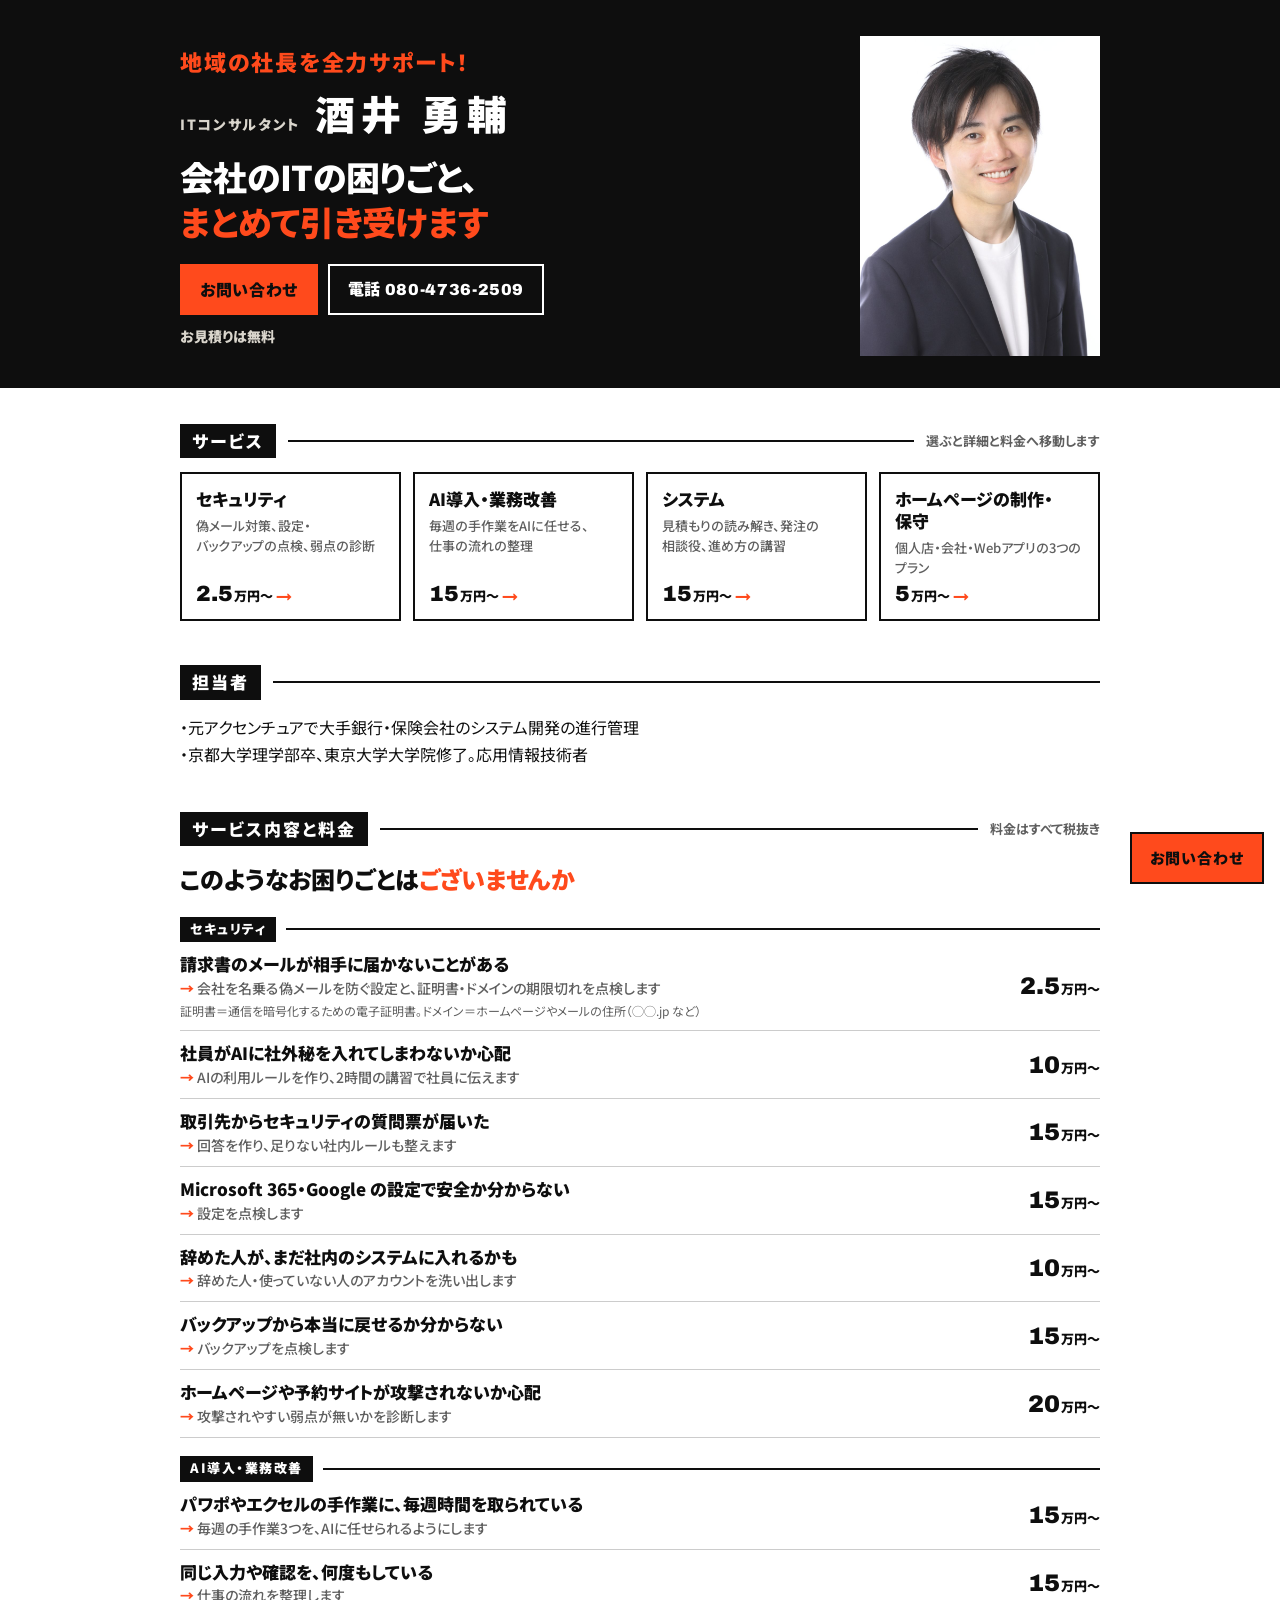
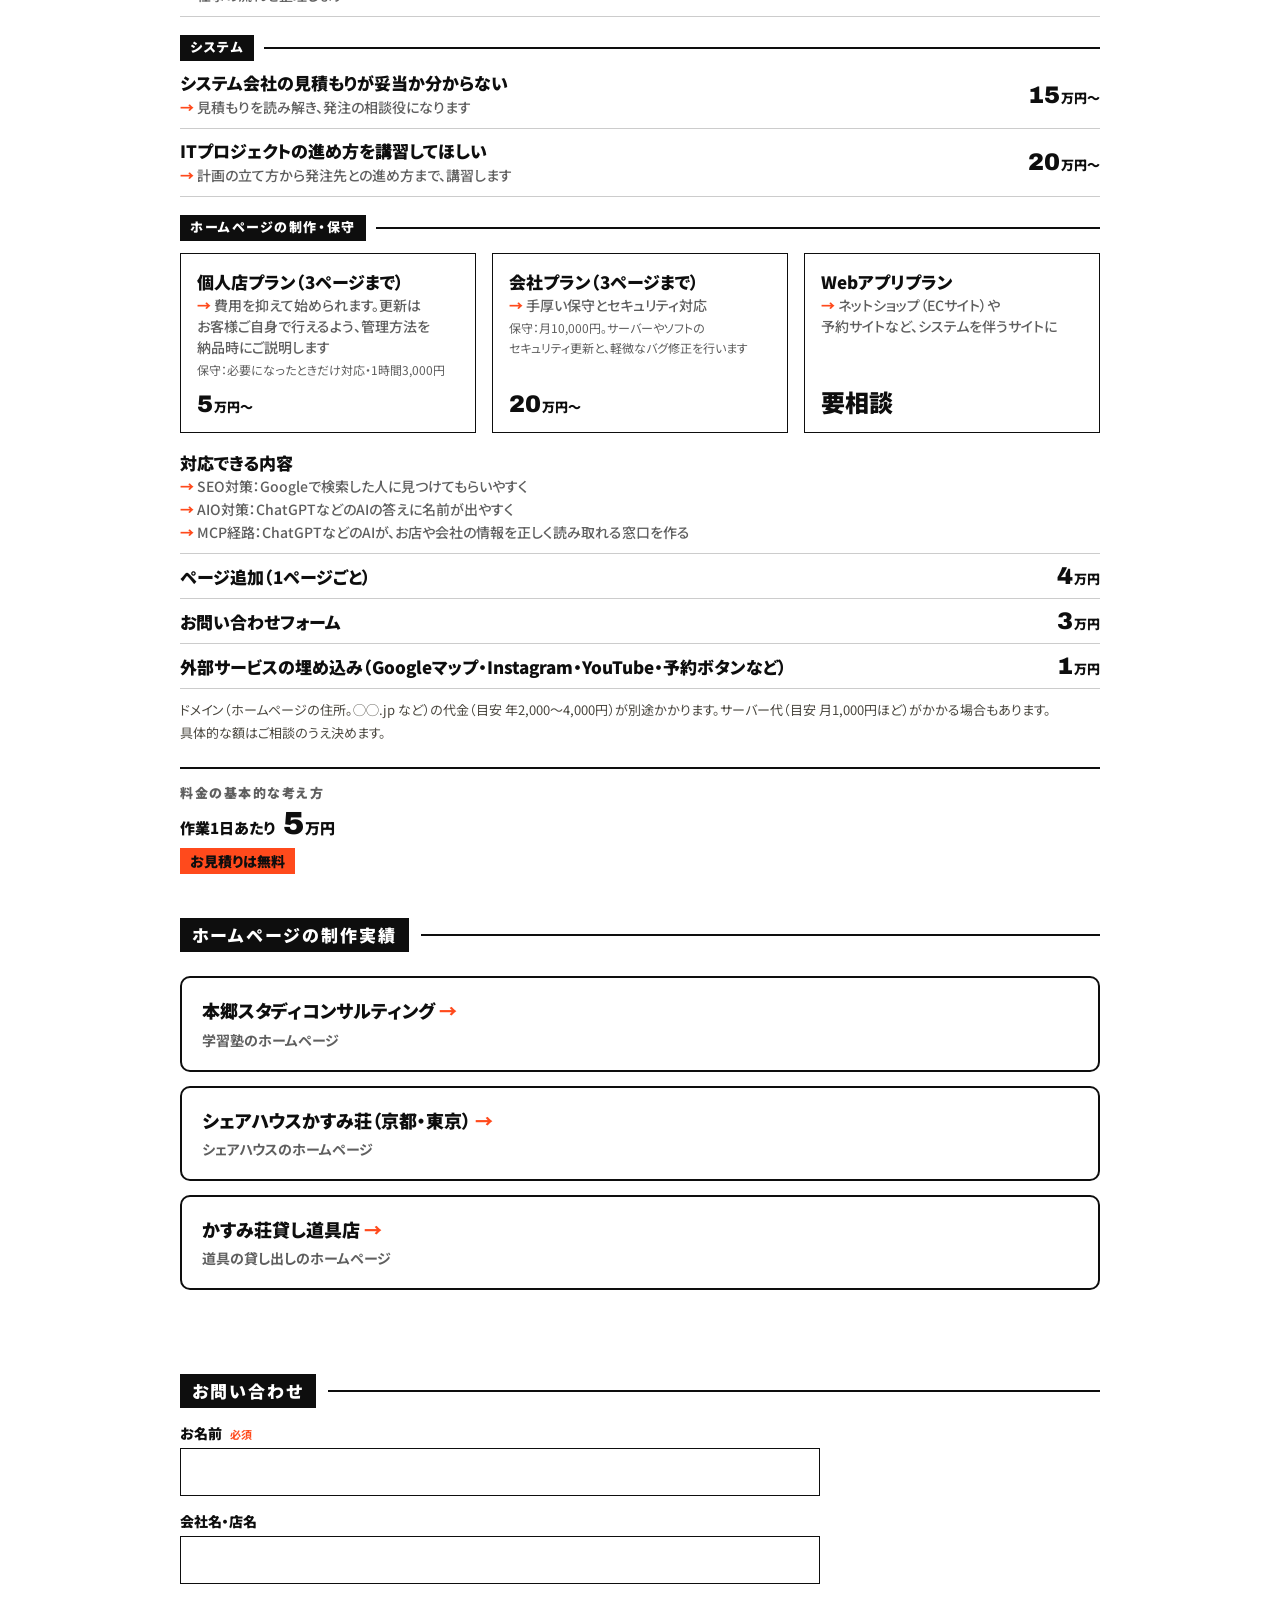
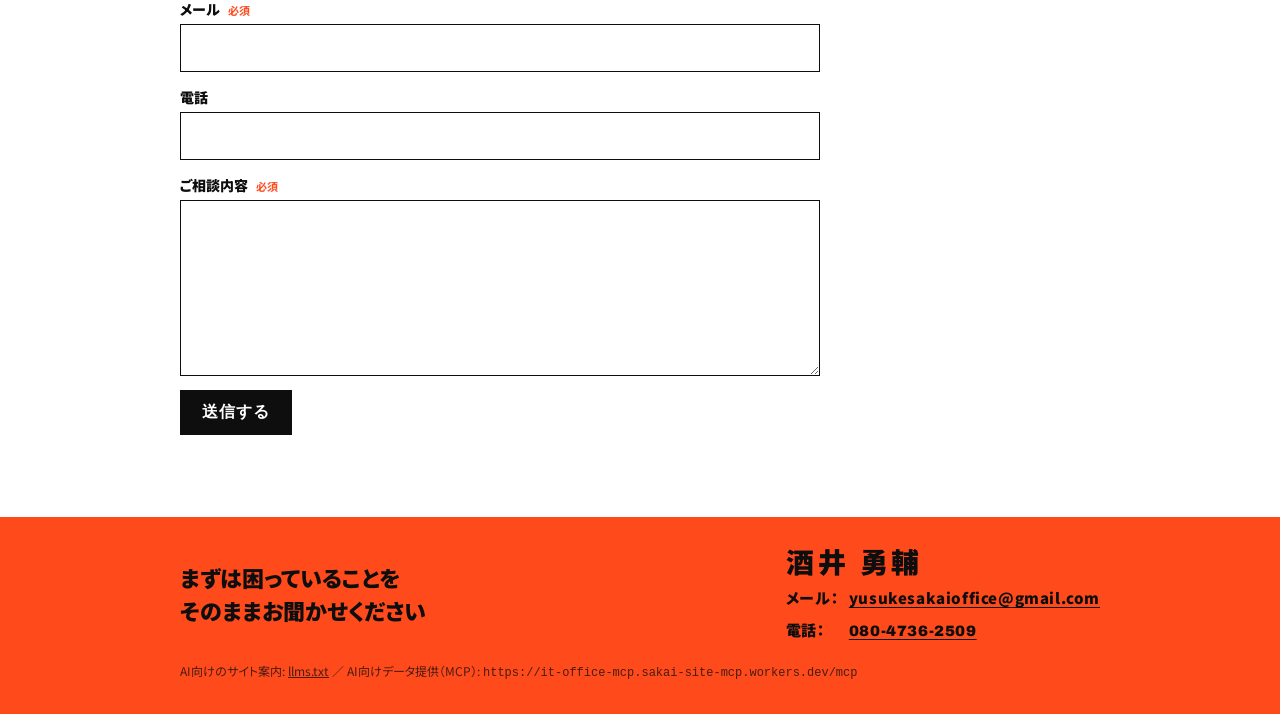
==== index.html @ d47dbf01 "見出し「サービス一覧」を「サービス」に、「作成・保守」を見出しの「制作実績」とそろえて「制作・保守」に、料金の注記で2回あった「具体額は要相談」を1つにまとめた Co-Authored-By: Cla" ====
<!DOCTYPE html>
<html lang="ja">
<head>
<meta charset="UTF-8">
<meta name="viewport" content="width=device-width,initial-scale=1">
<title>酒井 勇輔｜ITコンサルタント（セキュリティ・AI導入・システム・ホームページ制作）</title>
<meta name="description" content="ITコンサルタント 酒井勇輔のホームページ。会社のITの困りごとをまとめて引き受けます。セキュリティ点検、AI導入・業務改善、システム発注の相談、ホームページの制作・保守（5万円〜・税抜き）。元アクセンチュア、応用情報技術者。お見積りは無料。">
<meta name="keywords" content="ITコンサルタント,酒井勇輔,中小企業,IT相談,セキュリティ対策,AI導入,業務改善,ホームページ制作,ホームページ保守,SEO対策">
<meta name="author" content="酒井勇輔">
<meta name="robots" content="index, follow">
<link rel="canonical" href="https://it.yusukesakai.jp/">
<meta property="og:type" content="website">
<meta property="og:title" content="酒井 勇輔｜ITコンサルタント">
<meta property="og:description" content="会社のITの困りごと、まとめて引き受けます。セキュリティ・AI導入・システム・ホームページ制作。お見積りは無料。">
<meta property="og:url" content="https://it.yusukesakai.jp/">
<meta property="og:image" content="https://it.yusukesakai.jp/img/photo.jpg">
<meta property="og:locale" content="ja_JP">
<meta property="og:site_name" content="酒井 勇輔｜ITコンサルタント">
<meta name="twitter:card" content="summary">
<meta name="twitter:title" content="酒井 勇輔｜ITコンサルタント">
<meta name="twitter:description" content="会社のITの困りごと、まとめて引き受けます。セキュリティ・AI導入・システム・ホームページ制作。お見積りは無料。">
<meta name="twitter:image" content="https://it.yusukesakai.jp/img/photo.jpg">
<link rel="alternate" type="text/plain" title="llms.txt" href="llms.txt">
<script type="application/ld+json">
{
  "@context": "https://schema.org",
  "@type": "ProfessionalService",
  "name": "酒井 勇輔｜ITコンサルタント",
  "url": "https://it.yusukesakai.jp/",
  "image": "https://it.yusukesakai.jp/img/photo.jpg",
  "description": "会社のITの困りごとをまとめて引き受けるITコンサルタント。セキュリティ点検、AI導入・業務改善、システム発注の相談、ホームページの制作・保守。",
  "telephone": "+81-80-4736-2509",
  "email": "yusukesakaioffice@gmail.com",
  "founder": {
    "@type": "Person",
    "name": "酒井勇輔",
    "jobTitle": "ITコンサルタント",
    "alumniOf": [
      {"@type": "CollegeOrUniversity", "name": "京都大学"},
      {"@type": "CollegeOrUniversity", "name": "東京大学大学院"}
    ],
    "hasCredential": "応用情報技術者"
  },
  "knowsAbout": ["情報セキュリティ", "AI導入", "業務改善", "システム開発の進行管理", "ホームページ制作", "SEO対策"]
}
</script>
<link rel="stylesheet" href="style.css">
</head>
<body>

<header class="hero">
  <div class="wrap hero-grid">
    <div>
      <p class="to">地域の社長を全力サポート！</p>
      <div class="name"><span class="r">ITコンサルタント</span><span class="p">酒井 勇輔</span></div>
      <p class="catch">会社のITの困りごと、<br><em>まとめて引き受けます</em></p>
      <div class="cta"><a class="b1" href="#form">お問い合わせ</a><a class="b2 num" href="tel:08047362509">電話 080-4736-2509</a></div>
      <p class="free-h">お見積りは無料</p>
    </div>
    <div class="photo"><span>写真</span><img src="img/photo.jpg" alt="酒井 勇輔" onerror="this.remove()"></div>
  </div>
</header>

<main>
  <section id="menu">
    <div class="wrap">
      <div class="sec"><h2>サービス</h2><small>選ぶと詳細と料金へ移動します</small></div>
      <div class="cards">
        <a class="card" href="#security"><span class="k">セキュリティ</span><span class="d">偽メール対策、設定・バックアップの点検、弱点の診断</span><span class="from num">2.5<small>万円〜</small></span></a>
        <a class="card" href="#ai"><span class="k">AI導入・業務改善</span><span class="d">毎週の手作業をAIに任せる、仕事の流れの整理</span><span class="from num">15<small>万円〜</small></span></a>
        <a class="card" href="#system"><span class="k">システム</span><span class="d">見積もりの読み解き、発注の相談役、進め方の講習</span><span class="from num">15<small>万円〜</small></span></a>
        <a class="card" href="#hp"><span class="k">ホームページの制作・保守</span><span class="d">個人店・会社・Webアプリの3つのプラン</span><span class="from num">5<small>万円〜</small></span></a>
      </div>
    </div>
  </section>

  <section id="profile">
    <div class="wrap">
      <div class="sec"><h2>担当者</h2></div>
      <ul class="career">
        <li>元アクセンチュアで大手銀行・保険会社のシステム開発の進行管理</li>
        <li>京都大学理学部卒、東京大学大学院修了。応用情報技術者</li>
      </ul>
    </div>
  </section>

  <section id="consul">
    <div class="wrap">
      <div class="sec"><h2>サービス内容と料金</h2><small>料金はすべて税抜き</small></div>
      <p class="q"><span>このようなお困りごとは<em>ございませんか</em></span></p>

      <div class="grp" id="security"><h3>セキュリティ</h3></div>
      <div class="row"><div><p class="pain">請求書のメールが相手に届かないことがある</p><p class="do"><b>→</b> 会社を名乗る偽メールを防ぐ設定と、証明書・ドメインの期限切れを点検します</p><p class="nt">証明書＝通信を暗号化するための電子証明書。ドメイン＝ホームページやメールの住所（◯◯.jp など）</p></div><div class="pr num">2.5<small>万円〜</small></div></div>
      <div class="row"><div><p class="pain">社員がAIに社外秘を入れてしまわないか心配</p><p class="do"><b>→</b> AIの利用ルールを作り、2時間の講習で社員に伝えます</p></div><div class="pr num">10<small>万円〜</small></div></div>
      <div class="row"><div><p class="pain">取引先からセキュリティの質問票が届いた</p><p class="do"><b>→</b> 回答を作り、足りない社内ルールも整えます</p></div><div class="pr num">15<small>万円〜</small></div></div>
      <div class="row"><div><p class="pain">Microsoft 365・Google の設定で安全か分からない</p><p class="do"><b>→</b> 設定を点検します</p></div><div class="pr num">15<small>万円〜</small></div></div>
      <div class="row"><div><p class="pain">辞めた人が、まだ社内のシステムに入れるかも</p><p class="do"><b>→</b> 辞めた人・使っていない人のアカウントを洗い出します</p></div><div class="pr num">10<small>万円〜</small></div></div>
      <div class="row"><div><p class="pain">バックアップから本当に戻せるか分からない</p><p class="do"><b>→</b> バックアップを点検します</p></div><div class="pr num">15<small>万円〜</small></div></div>
      <div class="row"><div><p class="pain">ホームページや予約サイトが攻撃されないか心配</p><p class="do"><b>→</b> 攻撃されやすい弱点が無いかを診断します</p></div><div class="pr num">20<small>万円〜</small></div></div>

      <div class="grp" id="ai"><h3>AI導入・業務改善</h3></div>
      <div class="row"><div><p class="pain">パワポやエクセルの手作業に、毎週時間を取られている</p><p class="do"><b>→</b> 毎週の手作業3つを、AIに任せられるようにします</p></div><div class="pr num">15<small>万円〜</small></div></div>
      <div class="row"><div><p class="pain">同じ入力や確認を、何度もしている</p><p class="do"><b>→</b> 仕事の流れを整理します</p></div><div class="pr num">15<small>万円〜</small></div></div>

      <div class="grp" id="system"><h3>システム</h3></div>
      <div class="row"><div><p class="pain">システム会社の見積もりが妥当か分からない</p><p class="do"><b>→</b> 見積もりを読み解き、発注の相談役になります</p></div><div class="pr num">15<small>万円〜</small></div></div>
      <div class="row"><div><p class="pain">ITプロジェクトの進め方を講習してほしい</p><p class="do"><b>→</b> 計画の立て方から発注先との進め方まで、講習します</p></div><div class="pr num">20<small>万円〜</small></div></div>

      <div class="grp" id="hp"><h3>ホームページの制作・保守</h3></div>
      <div class="plans">
        <div class="row plan"><div><p class="pain">個人店プラン（3ページまで）</p><p class="do"><b>→</b> 費用を抑えて始められます。更新はお客様ご自身で行えるよう、管理方法を納品時にご説明します</p><p class="nt">保守：必要になったときだけ対応・1時間3,000円</p></div><div class="pr num">5<small>万円〜</small></div></div>
        <div class="row plan"><div><p class="pain">会社プラン（3ページまで）</p><p class="do"><b>→</b> 手厚い保守とセキュリティ対応</p><p class="nt">保守：月10,000円。サーバーやソフトのセキュリティ更新と、軽微なバグ修正を行います</p></div><div class="pr num">20<small>万円〜</small></div></div>
        <div class="row plan"><div><p class="pain">Webアプリプラン</p><p class="do"><b>→</b> ネットショップ（ECサイト）や予約サイトなど、システムを伴うサイトに</p></div><div class="pr num"><span class="tbd">要相談</span></div></div>
      </div>
      <div class="row"><div><p class="pain">対応できる内容</p><p class="do"><b>→</b> SEO対策：Googleで検索した人に見つけてもらいやすく</p><p class="do"><b>→</b> AIO対策：ChatGPTなどのAIの答えに名前が出やすく</p><p class="do"><b>→</b> MCP経路：ChatGPTなどのAIが、お店や会社の情報を正しく読み取れる窓口を作る</p></div></div>
      <div class="row"><div><p class="pain">ページ追加（1ページごと）</p></div><div class="pr num">4<small>万円</small></div></div>
      <div class="row"><div><p class="pain">お問い合わせフォーム</p></div><div class="pr num">3<small>万円</small></div></div>
      <div class="row"><div><p class="pain">外部サービスの埋め込み（Googleマップ・Instagram・YouTube・予約ボタンなど）</p></div><div class="pr num">1<small>万円</small></div></div>
      <p class="notes">ドメイン（ホームページの住所。◯◯.jp など）の代金（目安 年2,000〜4,000円）が別途かかります。サーバー代（目安 月1,000円ほど）がかかる場合もあります。具体的な額はご相談のうえ決めます。</p>

      <div class="rate-box">
        <div class="lab">料金の基本的な考え方</div>
        <div class="rate">作業1日あたり <b class="num">5<small>万円</small></b></div>
        <div class="free">お見積りは無料</div>
      </div>

    </div>
  </section>

  <section id="works">
    <div class="wrap">
      <div class="sec"><h2>ホームページの制作実績</h2></div>
      <ul class="wl">
        <li><a href="https://hongo-study.tail01143c.ts.net/" target="_blank" rel="noopener"><span class="t">本郷スタディコンサルティング</span><span class="u">学習塾のホームページ</span></a></li>
        <li><a href="https://kasumiso.tail01143c.ts.net/" target="_blank" rel="noopener"><span class="t">シェアハウスかすみ荘（京都・東京）</span><span class="u">シェアハウスのホームページ</span></a></li>
        <li><a href="https://kasumiso.tail01143c.ts.net/dougu" target="_blank" rel="noopener"><span class="t">かすみ荘貸し道具店</span><span class="u">道具の貸し出しのホームページ</span></a></li>
      </ul>
    </div>
  </section>
</main>

<section id="form" class="cf">
  <div class="wrap">
    <div class="sec"><h2>お問い合わせ</h2></div>
    <form id="cform" novalidate>
      <label><span>お名前<b>必須</b></span><input name="name" required autocomplete="name"></label>
      <label><span>会社名・店名</span><input name="company" autocomplete="organization"></label>
      <label><span>メール<b>必須</b></span><input name="email" type="email" required autocomplete="email"></label>
      <label><span>電話</span><input name="tel" type="tel" autocomplete="tel"></label>
      <label><span>ご相談内容<b>必須</b></span><textarea name="body" rows="6" required></textarea></label>
      <input type="checkbox" name="botcheck" class="hp" tabindex="-1" autocomplete="off" aria-hidden="true">
      <button type="submit" class="btn">送信する</button>
      <p id="cmsg" class="cmsg" role="status"></p>
    </form>
  </div>
</section>

<a href="#form" id="fab" class="fab">お問い合わせ</a>
<script>
const WEB3FORMS_KEY='15698f7c-85f5-45d7-955a-04d66f195dc4';
const f=document.getElementById('cform'),m=document.getElementById('cmsg'),fab=document.getElementById('fab');
new IntersectionObserver(e=>fab.classList.toggle('off',e[0].isIntersecting),{threshold:.15}).observe(document.getElementById('form'));
f.addEventListener('submit',async ev=>{
  ev.preventDefault();
  if(!f.checkValidity()){m.textContent='お名前・メール・ご相談内容を入力してください';f.reportValidity();return}
  const b=f.querySelector('button');b.disabled=true;m.textContent='送信しています…';
  try{
    const d=Object.fromEntries(new FormData(f));d.botcheck=f.botcheck.checked;
    Object.assign(d,{access_key:WEB3FORMS_KEY,subject:'ホームページからのお問い合わせ（'+d.name+'様）',from_name:'ITコンサル ホームページ',replyto:d.email});
    const r=await fetch('https://api.web3forms.com/submit',{method:'POST',headers:{'Content-Type':'application/json',Accept:'application/json'},body:JSON.stringify(d)});
    const j=await r.json();if(!r.ok||!j.success)throw 0;
    f.reset();m.textContent='送信しました。折り返しご連絡します';
  }catch(e){m.textContent='送信できませんでした。メールか電話でご連絡ください'}
  b.disabled=false;
});
</script>

<footer class="foot" id="contact">
  <div class="wrap">
    <div class="msg">まずは困っていることを<br>そのままお聞かせください</div>
    <div class="who">
      <div class="p">酒井 勇輔</div>
      <div class="m"><em>メール：</em><a href="mailto:yusukesakaioffice@gmail.com">yusukesakaioffice@gmail.com</a></div>
      <div class="m"><em>電話：</em><a href="tel:08047362509" class="num">080-4736-2509</a></div>
    </div>
  </div>
  <p class="wrap ai">AI向けのサイト案内: <a href="llms.txt">llms.txt</a> ／ AI向けデータ提供（MCP）: <code>https://it-office-mcp.sakai-site-mcp.workers.dev/mcp</code></p>
</footer>

</body>
</html>
---- style.css ----
@import url('https://fonts.googleapis.com/css2?family=Noto+Sans+JP:wght@400;500;700;900&family=Archivo:wght@600;800;900&display=swap');
*{margin:0;padding:0;box-sizing:border-box;border-radius:0}
:root{--ink:#0e0e0e;--sub:#5f5f5f;--acc:#ff4a1c;--paper:#ffffff;--hair:#cccccc}
html{-webkit-text-size-adjust:100%}
body{word-break:auto-phrase;font-family:'Noto Sans JP',sans-serif;background:var(--paper);color:var(--ink);font-feature-settings:"palt";line-height:1.6}
a{color:inherit}
.num{font-family:'Archivo','Noto Sans JP',sans-serif;font-variant-numeric:tabular-nums}
.wrap{max-width:960px;margin:0 auto;padding:0 20px}

.hero{background:var(--ink);color:#fff;padding:36px 0 32px}
.hero-grid{display:grid;grid-template-columns:1fr 240px;gap:32px;align-items:center}
.to{font-size:22px;font-weight:900;letter-spacing:.08em;color:var(--acc)}
.name{margin-top:10px;display:flex;align-items:baseline;flex-wrap:wrap;gap:4px 14px}
.name .r{font-size:14px;font-weight:900;letter-spacing:.12em;color:#d9d5cc}
.name .p{font-size:40px;font-weight:900;letter-spacing:.14em;line-height:1.2}
.catch{margin-top:18px;font-size:34px;font-weight:900;line-height:1.3;letter-spacing:-.02em}
.catch em{font-style:normal;color:var(--acc)}
.tags{margin-top:18px;display:flex;gap:8px;flex-wrap:wrap}
.tags span{font-size:13px;font-weight:900;border:1.5px solid #fff;padding:2px 10px 3px}

.photo{position:relative;width:100%;aspect-ratio:3/4;background:#bdbdbd;display:flex;align-items:center;justify-content:center;overflow:hidden}
.photo span{font-size:18px;font-weight:700;color:#4a473f;letter-spacing:.2em}
.photo img{position:absolute;inset:0;width:100%;height:100%;object-fit:cover;object-position:center 15%}

section{padding:36px 0 8px}
.sec{display:flex;align-items:center;gap:12px;margin-bottom:14px}
.sec h2{font-size:17px;font-weight:900;letter-spacing:.12em;background:var(--ink);color:var(--paper);padding:3px 12px 4px;white-space:nowrap}
.sec::after{content:"";flex:1;height:2px;background:var(--ink)}
.sec small{order:3;font-size:13px;font-weight:700;color:var(--sub);white-space:nowrap}
.sec::after{order:2}

.q{display:flex;justify-content:space-between;align-items:baseline;gap:12px;font-size:24px;font-weight:900;margin-bottom:6px}
.q em{font-style:normal;color:var(--acc)}
.q .tax{font-size:13px;font-weight:900;color:var(--sub);white-space:nowrap}
.grp{margin-top:18px;display:flex;align-items:center;gap:10px}
.grp h3{font-size:13px;font-weight:900;letter-spacing:.12em;background:var(--ink);color:var(--paper);padding:2px 10px 3px;white-space:nowrap}
.grp::after{content:"";flex:1;height:2px;background:var(--ink)}
.row{display:grid;grid-template-columns:1fr auto;align-items:center;gap:0 16px;padding:10px 0;border-bottom:1px solid var(--hair)}
.pain{font-size:17px;font-weight:900;line-height:1.4}
.do{margin-top:2px;font-size:14px;font-weight:500;line-height:1.5;color:var(--sub)}
.do b{color:var(--acc);font-weight:900}
.pr{font-size:24px;font-weight:900;white-space:nowrap;text-align:right;line-height:1}
.pr small{font-family:'Noto Sans JP',sans-serif;font-size:13px;font-weight:900;margin-left:1px}
.rate-box{margin-top:22px;border-top:2px solid var(--ink);padding-top:14px}
.lab{font-size:13px;font-weight:900;letter-spacing:.12em;color:var(--sub);margin-bottom:4px}
.rate{display:flex;align-items:baseline;gap:8px;font-size:15px;font-weight:900}
.rate b{font-size:32px;font-weight:900;letter-spacing:-.02em;line-height:1}
.rate b small{font-family:'Noto Sans JP',sans-serif;font-size:15px;margin-left:2px}
.free{margin-top:8px;display:inline-block;background:var(--acc);color:var(--ink);font-size:14px;font-weight:900;padding:2px 10px}

.hp-hero{background:var(--acc);padding:28px 0 26px;margin-top:36px}
.hp-hero .top{font-size:14px;font-weight:900;letter-spacing:.14em}
.hp-hero .c1{margin-top:8px;font-size:44px;font-weight:900;line-height:1.1;letter-spacing:-.04em}
.hp-hero .c2{margin-top:10px;font-size:24px;font-weight:900;line-height:1.3}
.feats{background:var(--ink);color:#fff}
.feats .wrap{display:grid;grid-template-columns:repeat(3,minmax(0,1fr));gap:0 28px;padding-top:18px;padding-bottom:20px}
.feat .k{font-size:20px;font-weight:900;letter-spacing:.04em;line-height:1;white-space:nowrap}
.feat .k i{font-style:normal;font-family:'Archivo',sans-serif;font-weight:900;font-size:44px;letter-spacing:-.02em;margin-right:6px}
.feat .d{margin-top:8px;font-size:14px;font-weight:500;line-height:1.6;color:#d9d5cc}
.lead{font-size:20px;font-weight:900;line-height:1.5;margin-bottom:6px}
.grp + .plans,.grp + ul.fee{margin-top:12px}
.plans{display:grid;grid-template-columns:repeat(3,minmax(0,1fr));gap:16px}
.plan{background:#fff;border:1px solid var(--ink);padding:16px}
.plan .nm{font-size:20px;font-weight:900;line-height:1.25}
.plan .ds{margin-top:6px;font-size:13.5px;font-weight:500;line-height:1.6;color:#3a3833;min-height:3.2em}
.plan dl{margin-top:12px}
.plan dt{margin-top:10px;padding-top:8px;border-top:1px solid var(--hair);font-size:12px;font-weight:900;letter-spacing:.1em;color:var(--sub)}
.plan dd .p2{font-size:28px;font-weight:900;line-height:1.1;letter-spacing:-.02em;white-space:nowrap}
.plan dd .p2 small{font-family:'Noto Sans JP',sans-serif;font-size:13px;font-weight:900;margin-left:2px;letter-spacing:0}
.plan dd .p2 .u{font-family:'Noto Sans JP',sans-serif;font-size:13px;font-weight:900;margin-right:4px;letter-spacing:0}
.plan dd .nt{margin-top:2px;font-size:12px;font-weight:500;color:var(--sub)}
.plan dd .tbd{font-size:22px;font-weight:900;line-height:1.3}
ul.fee{list-style:none;border-top:1px solid var(--ink)}
.fee li{display:flex;align-items:baseline;gap:12px;padding:8px 0;font-size:15px;border-bottom:1px solid var(--hair)}
.fee li .l{flex:1}
.fee li b{font-size:18px;font-weight:800;white-space:nowrap;text-align:right}
.fee li b:not(.num){font-size:16px;font-weight:900}
.fee li.b .l{font-weight:900}
.fee li:nth-child(3),.fee li:last-child{border-bottom:1px solid var(--ink)}
.notes{margin-top:10px;font-size:13px;line-height:1.75;color:#4a473f}

.career{list-style:none}
.career li{font-size:16px;line-height:1.7;padding-left:1em;text-indent:-1em}
.career li::before{content:'・'}

.btn{display:inline-block;background:var(--ink);color:var(--paper);font-size:16px;font-weight:900;letter-spacing:.06em;padding:12px 22px;text-decoration:none}
.btn:hover{background:var(--acc);color:var(--ink)}

.foot{margin-top:40px;background:var(--acc);color:var(--ink);padding:28px 0 32px}
.foot .wrap{display:flex;align-items:center;justify-content:space-between;gap:24px;flex-wrap:wrap}
.foot .msg{font-size:22px;font-weight:900;line-height:1.5}
.foot .p{font-size:28px;font-weight:900;letter-spacing:.14em;line-height:1.2}
.foot .m{margin-top:8px;font-size:15px;font-weight:900;letter-spacing:.04em;display:flex;align-items:baseline;flex-wrap:wrap}
.foot .m em{font-style:normal;width:4.2em}
.foot .wrap.ai{display:block;margin-top:18px;font-size:12px;opacity:.75}
.foot .ai a{text-decoration:underline}
.foot .m a{font-weight:900;text-decoration:underline;text-underline-offset:3px;word-break:break-all}

.pagehead{background:var(--ink);color:#fff;padding:20px 0}
.pagehead a{font-size:14px;font-weight:900;color:var(--acc);text-decoration:none}
.works{padding:40px 0 60px}
.works h1{font-size:30px;font-weight:900;letter-spacing:.06em}
.works p{margin-top:14px;font-size:17px;font-weight:700;color:var(--sub)}

@media (max-width:700px){
  .hero{padding:26px 0 24px}
  .hero-grid{grid-template-columns:1fr;gap:20px}
  .photo{width:200px;justify-self:start}
  .to{font-size:19px}
  .name .p{font-size:32px}
  .catch{font-size:27px}
  .q{font-size:20px;flex-wrap:wrap}
  .pain{font-size:15.5px}
  .do{font-size:13px}
  .pr{font-size:20px}
  .lead{font-size:17px}
  .hp-hero .c1{font-size:34px}
  .hp-hero .c2{font-size:20px}
  .feats .wrap{grid-template-columns:1fr;gap:14px}
  .feat .k i{font-size:36px}
  .plans{grid-template-columns:1fr}
  .plan .ds{min-height:0}
  .fee li{font-size:14px}
  .fee li b{font-size:16px}
  .foot .msg{font-size:19px}
}
.wl{list-style:none;margin-top:24px;display:grid;gap:14px}
.wl a{display:block;padding:18px 20px;border:2px solid var(--ink);border-radius:10px;text-decoration:none;color:var(--ink);background:#fff}
.wl a:hover{border-color:var(--acc)}
.wl .t{display:block;font-size:18px;font-weight:900}
.wl .u{display:block;margin-top:4px;font-size:14px;font-weight:700;color:var(--sub)}
.row .nt{margin-top:2px;font-size:12px;color:var(--sub)}
.sub{margin:6px 0 0;padding:4px 0 6px 14px;border-left:0}
.sub .lead{font-size:16px;margin-top:6px}
.sub h4{margin-top:14px;font-size:14px;font-weight:900;color:var(--ink)}
.sub h4 + .row{padding-top:6px}
.sub h4 + .plans,.sub h4 + ul.fee{margin-top:8px}

.cf{margin-top:40px}
#cform{display:grid;gap:14px;max-width:640px}
#cform label{display:grid;gap:4px;font-size:14px;font-weight:900}
#cform label b{display:inline;margin-left:8px;font-size:11px;color:var(--acc)}
#cform input,#cform textarea{font:inherit;font-size:16px;font-weight:500;padding:10px 12px;border:1px solid var(--ink);border-radius:0;background:#fff;color:var(--ink);width:100%}
#cform input:focus,#cform textarea:focus{outline:2px solid var(--acc);outline-offset:0}
#cform .hp{position:absolute;left:-9999px;width:1px;height:1px}
#cform .btn{justify-self:start;border:0;cursor:pointer}
#cform .btn:disabled{opacity:.5}
.cmsg{font-size:14px;font-weight:700;color:var(--sub);min-height:1.4em}
.fab{position:fixed;right:16px;bottom:16px;z-index:50;background:var(--acc);color:var(--ink);font-size:15px;font-weight:900;letter-spacing:.06em;padding:12px 18px;text-decoration:none;border:2px solid var(--ink);transition:opacity .2s}
.fab.off{opacity:0;pointer-events:none}
html{scroll-behavior:smooth}
.cta{margin-top:20px;display:flex;gap:10px;flex-wrap:wrap}
.cta a{display:inline-block;font-size:16px;font-weight:900;letter-spacing:.04em;padding:11px 18px;text-decoration:none;border:2px solid #fff}
.cta .b1{background:var(--acc);border-color:var(--acc);color:var(--ink)}
.cta .b2{color:#fff}
.free-h{margin-top:10px;font-size:14px;font-weight:900;color:#d9d5cc}
.cards{display:grid;grid-template-columns:repeat(4,minmax(0,1fr));gap:12px}
.card{display:flex;flex-direction:column;gap:6px;border:2px solid var(--ink);padding:14px;text-decoration:none;color:var(--ink);background:#fff}
.card:hover{border-color:var(--acc)}
.card .k{font-size:17px;font-weight:900;line-height:1.3}
.card .d{flex:1;font-size:13px;font-weight:500;line-height:1.5;color:var(--sub)}
.card .from{font-size:22px;font-weight:900;line-height:1}
.card .from small{font-family:'Noto Sans JP',sans-serif;font-size:13px;margin-left:1px}
.card .from::after{content:" →";font-size:16px;color:var(--acc)}
.grp{scroll-margin-top:12px}
.plans .row.plan{display:flex;flex-direction:column;justify-content:space-between;gap:12px;padding:16px;border:1px solid var(--ink)}
.plans .row.plan .pr{text-align:left}
.grp + .plans{margin-top:12px}
@media (max-width:700px){
  .cards{grid-template-columns:repeat(2,minmax(0,1fr))}
  .card .k{font-size:15px}
  .cta a{font-size:15px}
}
.plans .row.plan .pr{align-self:flex-start}
.plans + .row{margin-top:8px}
@media (max-width:700px){
  .hero-grid{grid-template-columns:1fr 104px;gap:14px;align-items:start}
  .photo{width:104px}
  .name .p{font-size:28px}
  .catch{font-size:24px}
  .cta{grid-column:1/-1}
}
.wl .t::after{content:" →";color:var(--acc)}
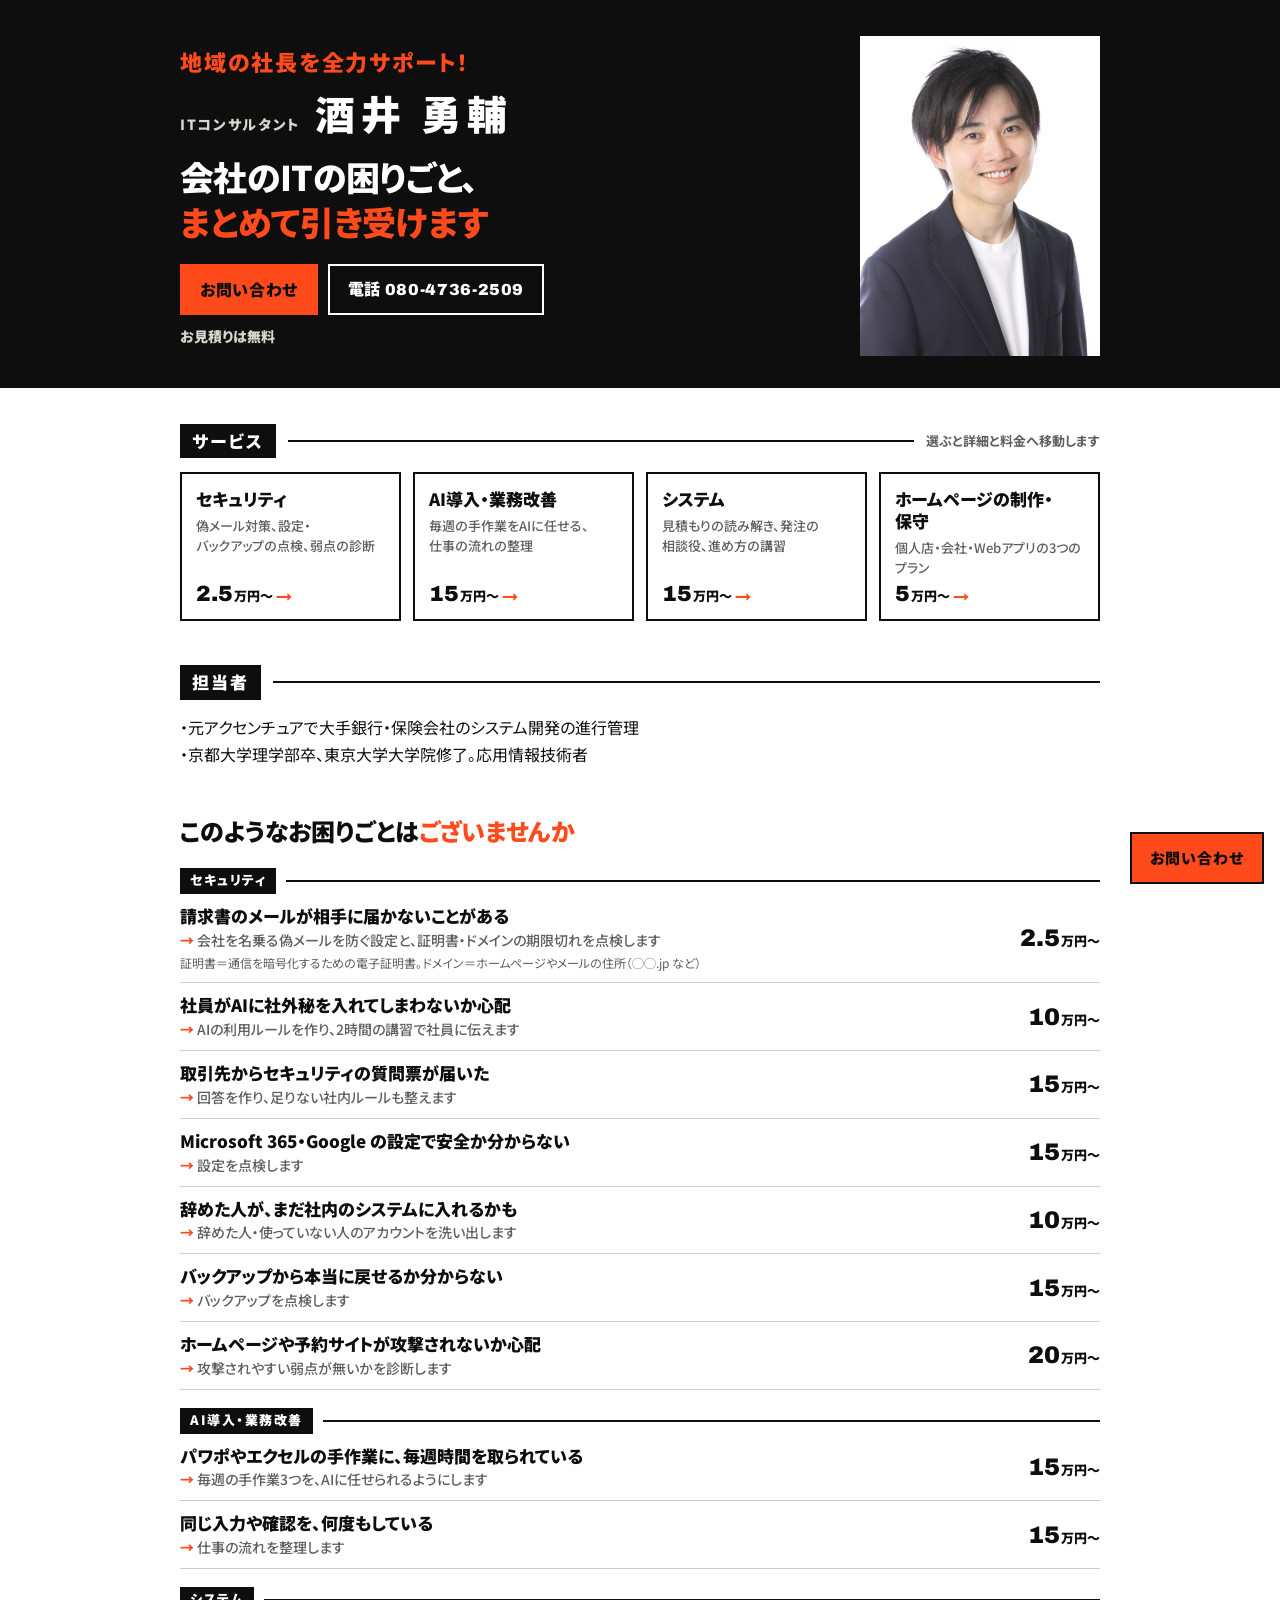
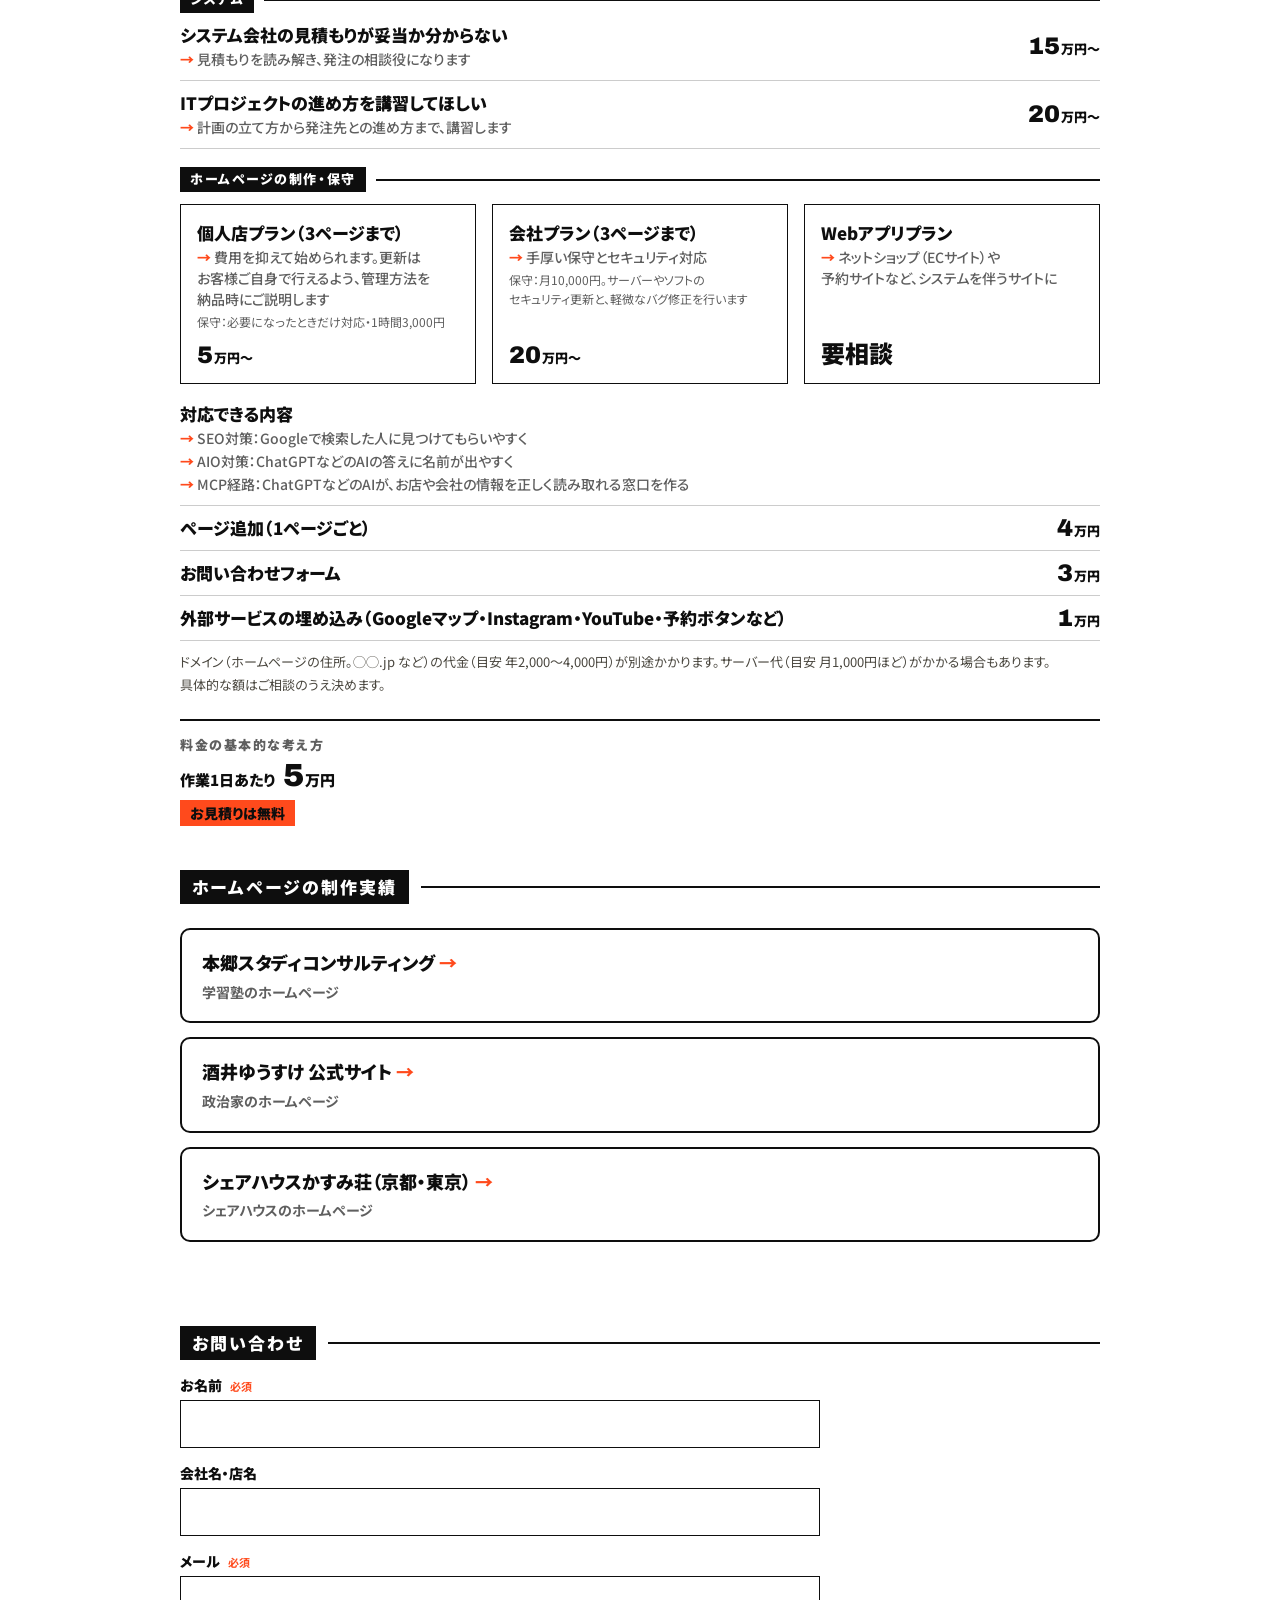
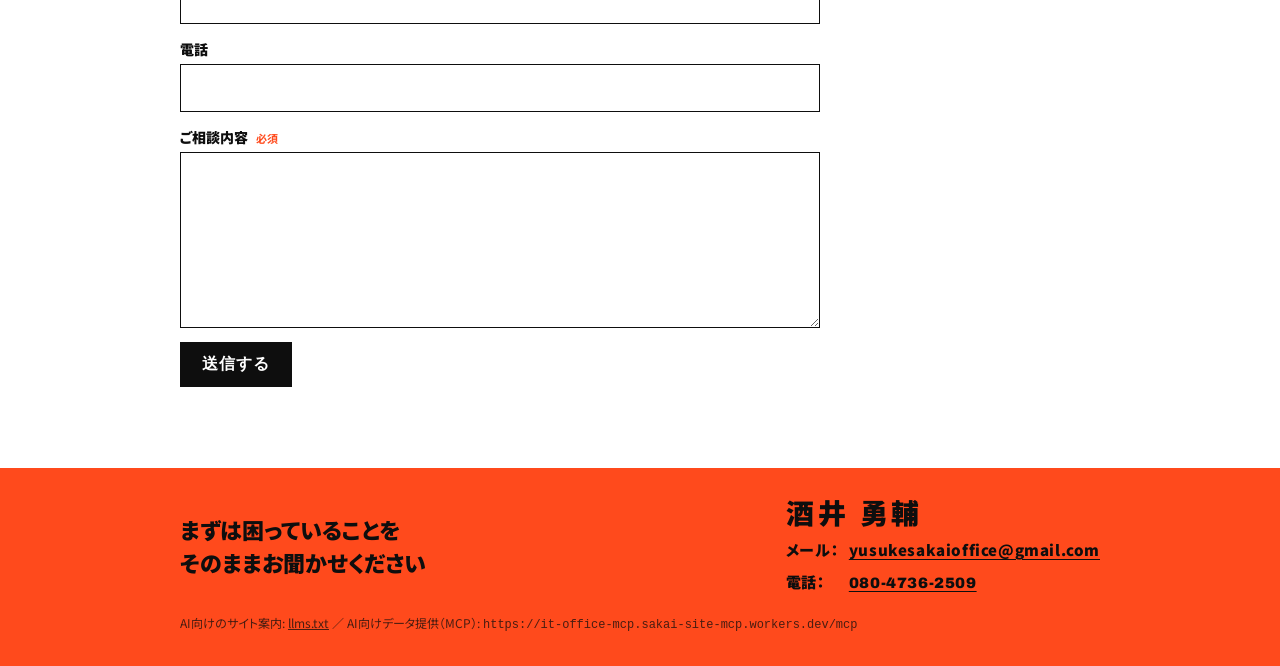
==== commit 1ed18a1d: "制作実績に政治用HPを追加し、かすみ荘貸し道具店を外した。サービスの見出し行「サービス内容と料金／料金はすべて税抜き」を削除 Co-Authored-By: Claude Opus 5.5 <nore" ====
--- a/index.html
+++ b/index.html
@@ -86,7 +86,6 @@
 
   <section id="consul">
     <div class="wrap">
-      <div class="sec"><h2>サービス内容と料金</h2><small>料金はすべて税抜き</small></div>
       <p class="q"><span>このようなお困りごとは<em>ございませんか</em></span></p>
 
       <div class="grp" id="security"><h3>セキュリティ</h3></div>
@@ -132,8 +131,8 @@
       <div class="sec"><h2>ホームページの制作実績</h2></div>
       <ul class="wl">
         <li><a href="https://hongo-study.tail01143c.ts.net/" target="_blank" rel="noopener"><span class="t">本郷スタディコンサルティング</span><span class="u">学習塾のホームページ</span></a></li>
+        <li><a href="https://yusukesakai.jp/" target="_blank" rel="noopener"><span class="t">酒井ゆうすけ 公式サイト</span><span class="u">政治家のホームページ</span></a></li>
         <li><a href="https://kasumiso.tail01143c.ts.net/" target="_blank" rel="noopener"><span class="t">シェアハウスかすみ荘（京都・東京）</span><span class="u">シェアハウスのホームページ</span></a></li>
-        <li><a href="https://kasumiso.tail01143c.ts.net/dougu" target="_blank" rel="noopener"><span class="t">かすみ荘貸し道具店</span><span class="u">道具の貸し出しのホームページ</span></a></li>
       </ul>
     </div>
   </section>
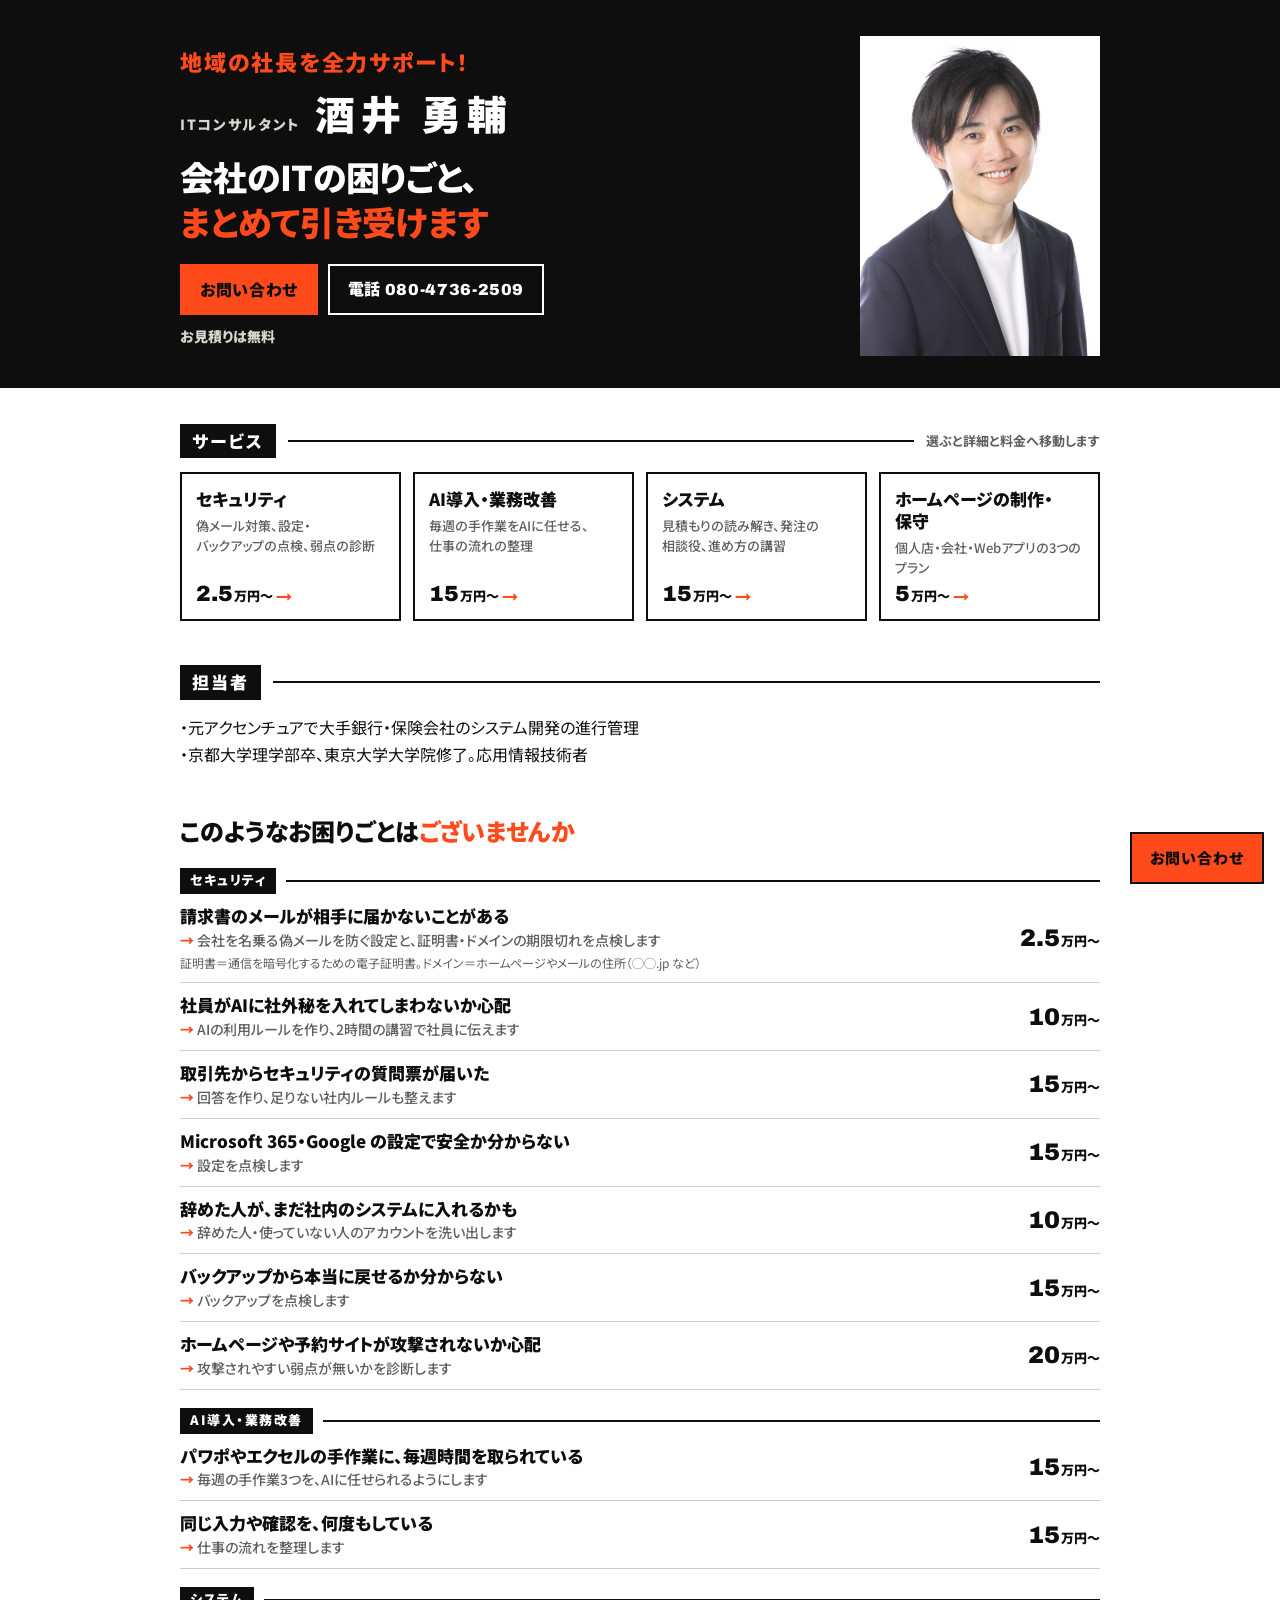
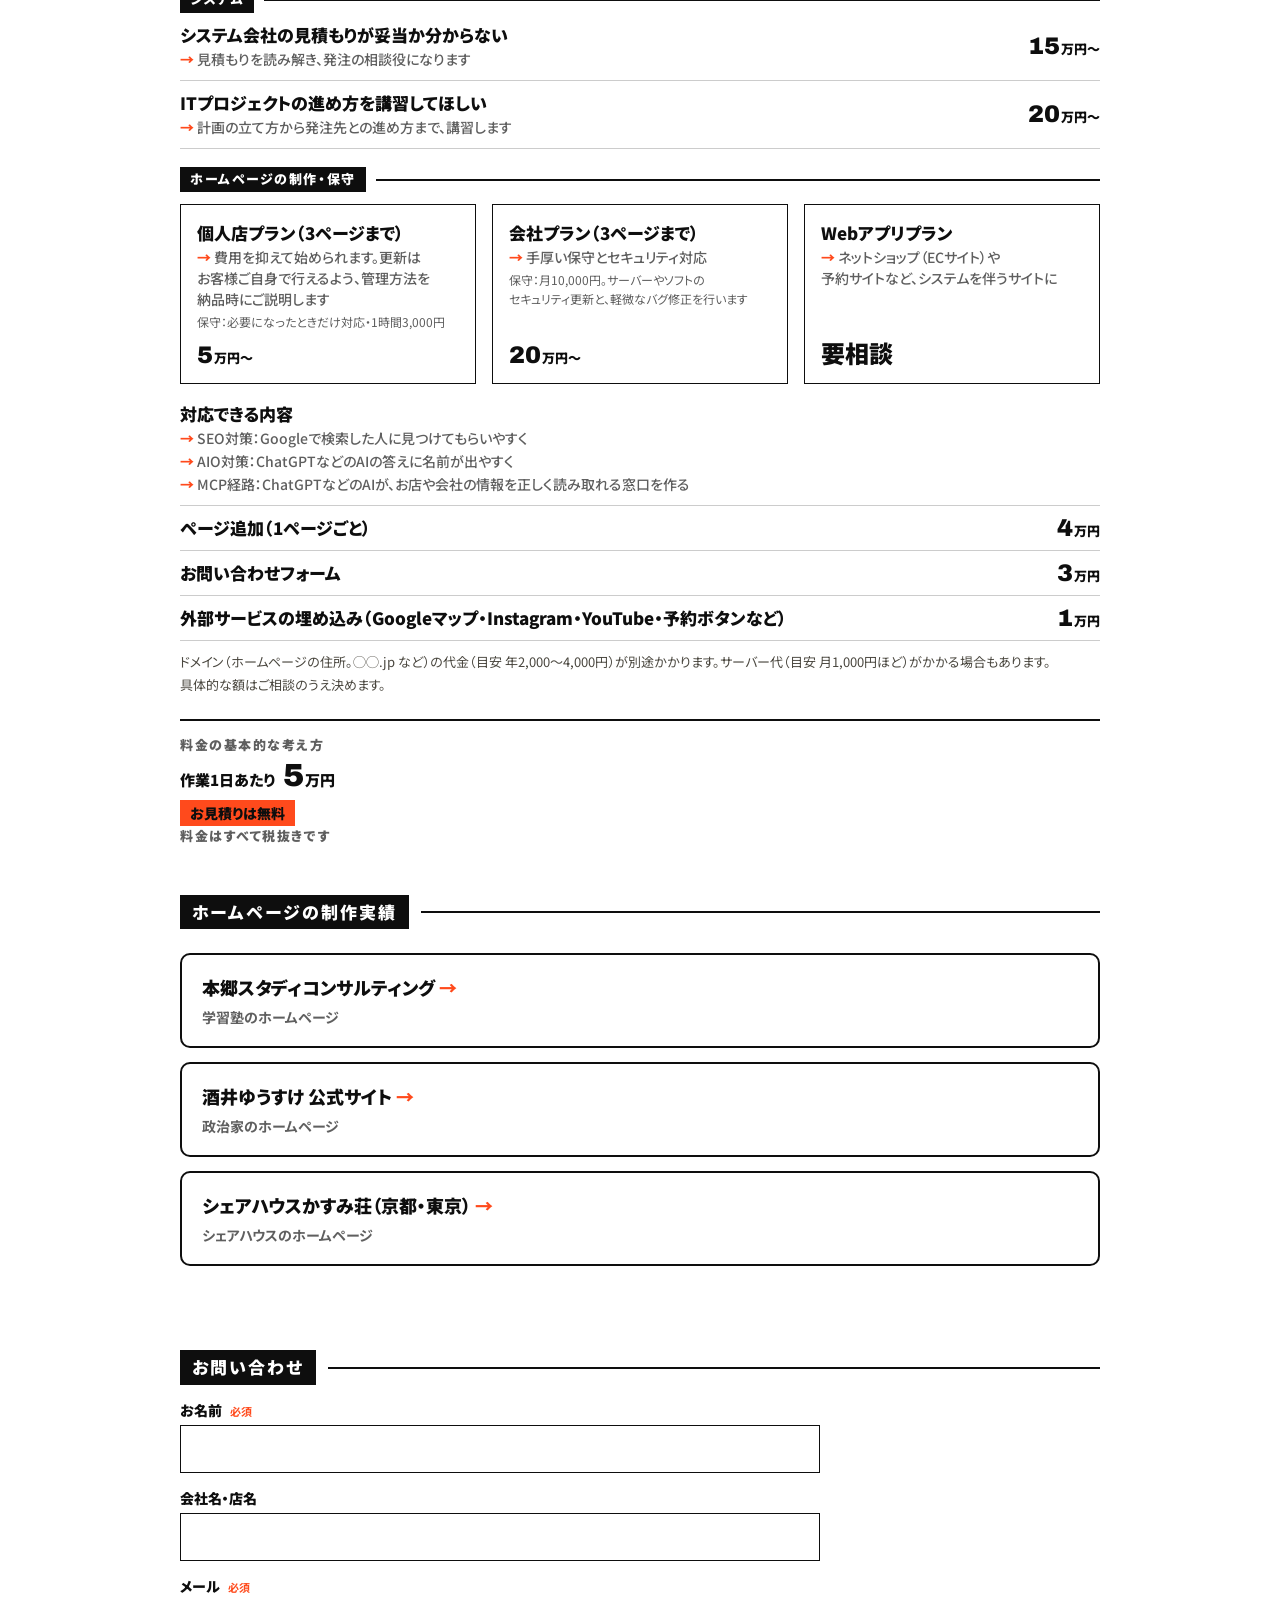
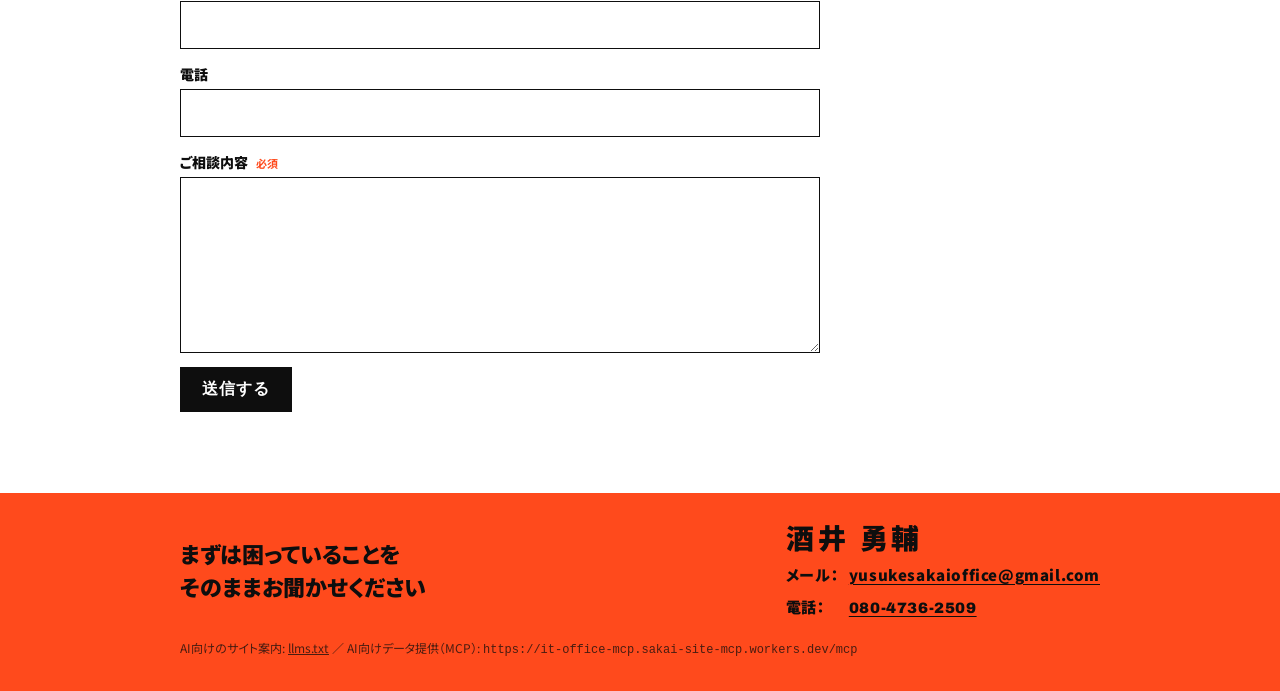
==== commit 3ae42e43: "税抜きの表示を「料金の基本的な考え方」の枠に移した（見出し行を消したため） Co-Authored-By: Claude Opus 5.5 <noreply@anthropic.com>" ====
--- a/index.html
+++ b/index.html
@@ -121,6 +121,7 @@
         <div class="lab">料金の基本的な考え方</div>
         <div class="rate">作業1日あたり <b class="num">5<small>万円</small></b></div>
         <div class="free">お見積りは無料</div>
+        <div class="lab">料金はすべて税抜きです</div>
       </div>
 
     </div>
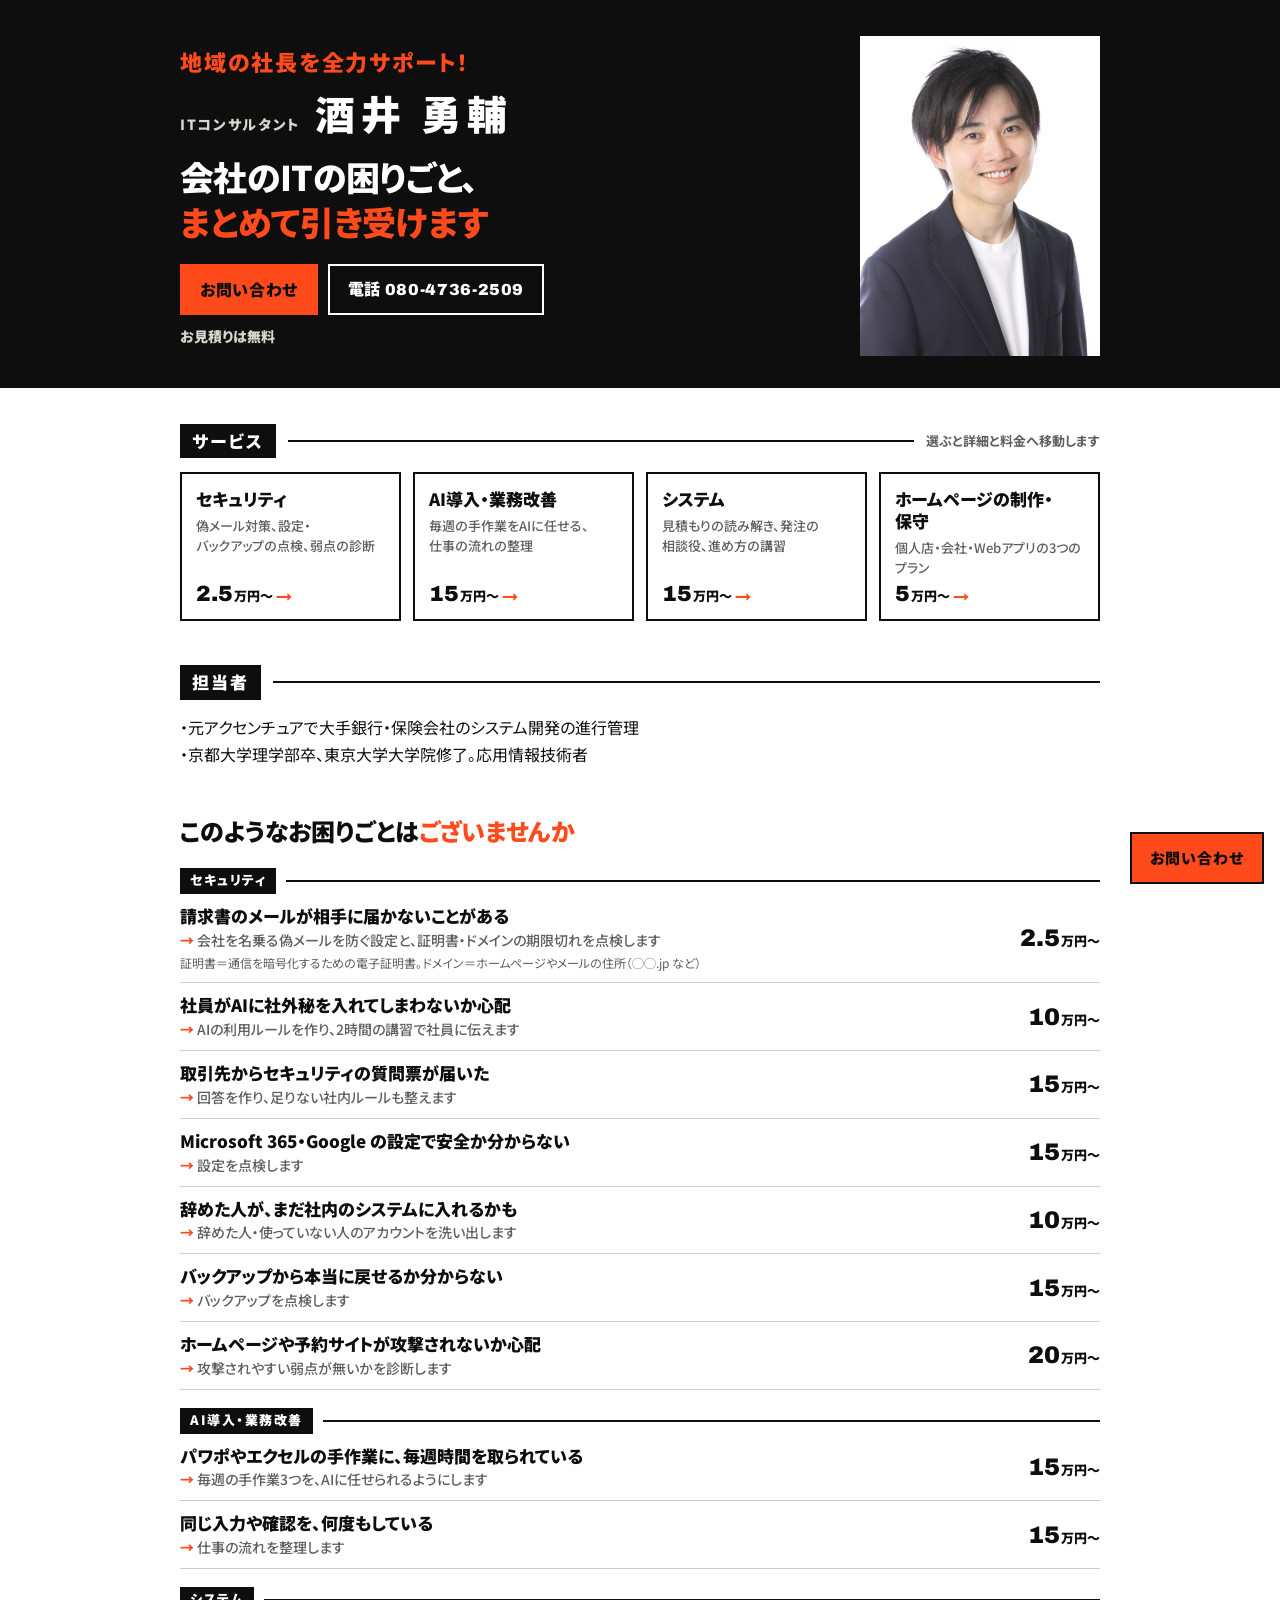
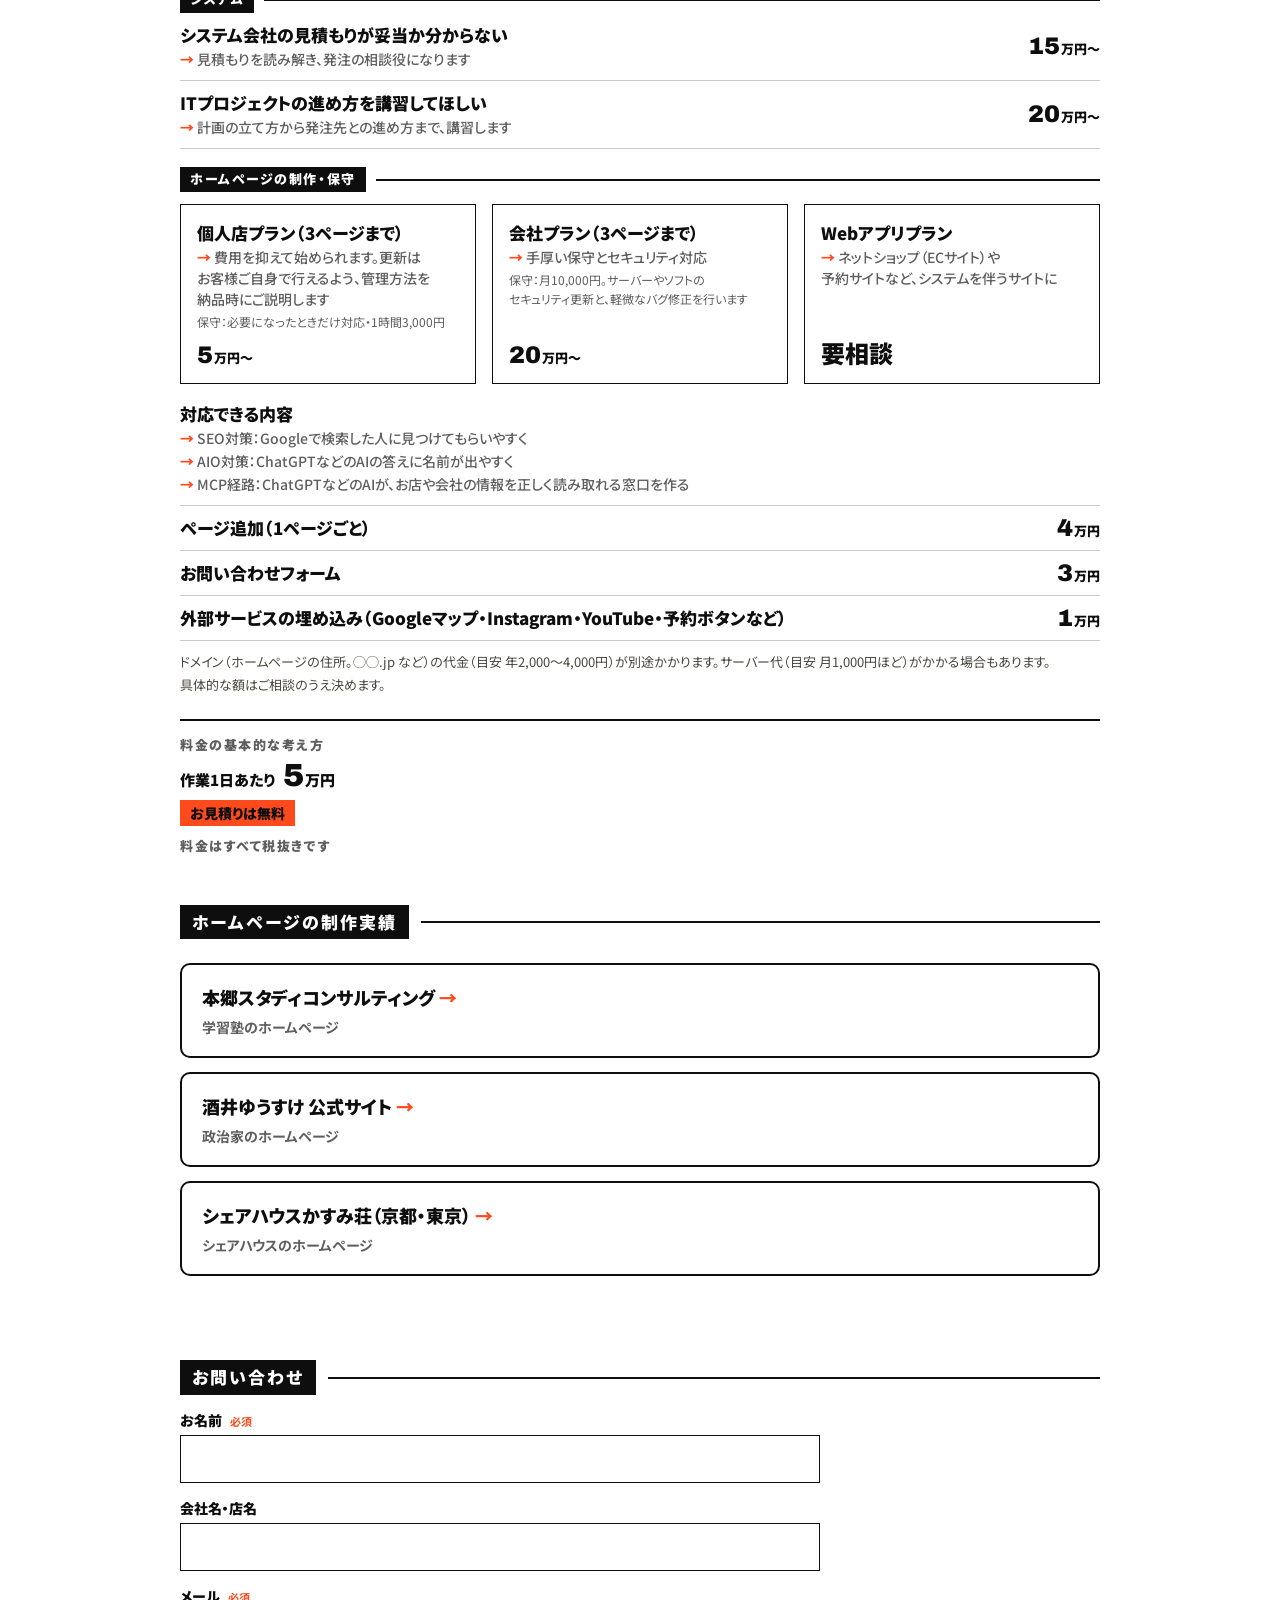
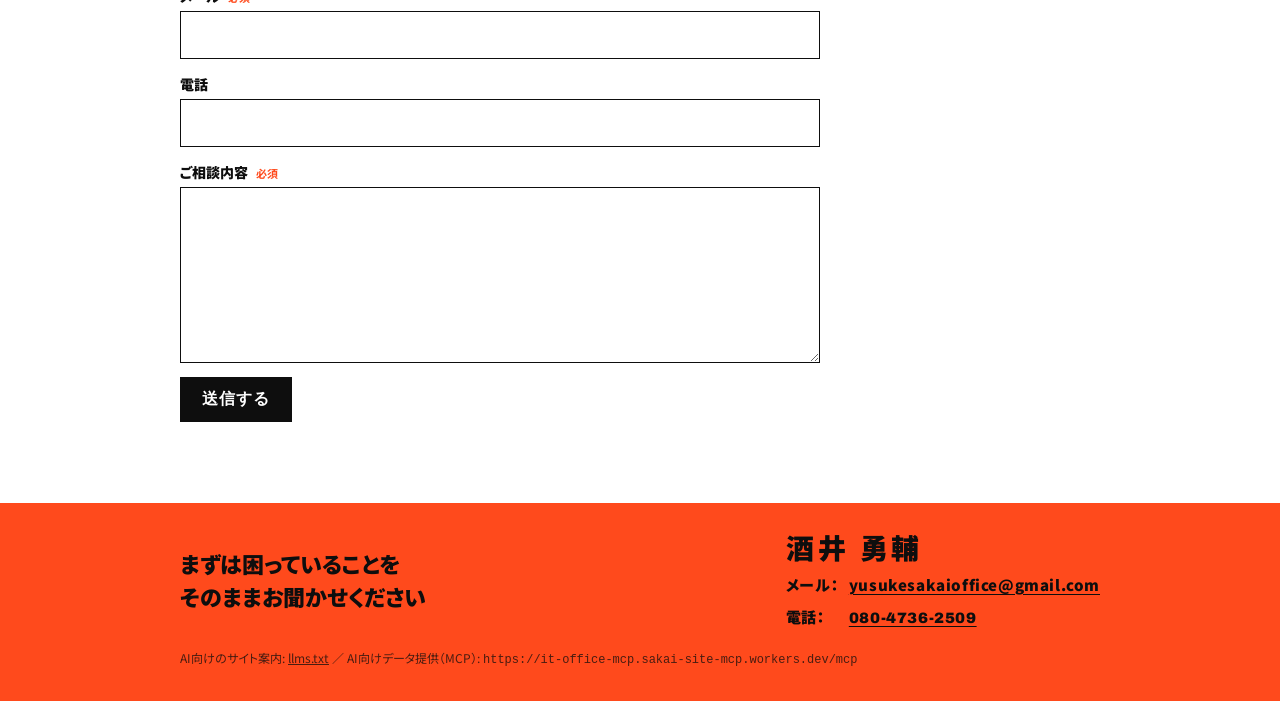
==== commit 027dd2d7: "税抜きの行の上に余白 Co-Authored-By: Claude Opus 5.5 <noreply@anthropic.com>" ====
--- a/index.html
+++ b/index.html
@@ -121,7 +121,7 @@
         <div class="lab">料金の基本的な考え方</div>
         <div class="rate">作業1日あたり <b class="num">5<small>万円</small></b></div>
         <div class="free">お見積りは無料</div>
-        <div class="lab">料金はすべて税抜きです</div>
+        <div class="lab" style="margin-top:10px">料金はすべて税抜きです</div>
       </div>
 
     </div>
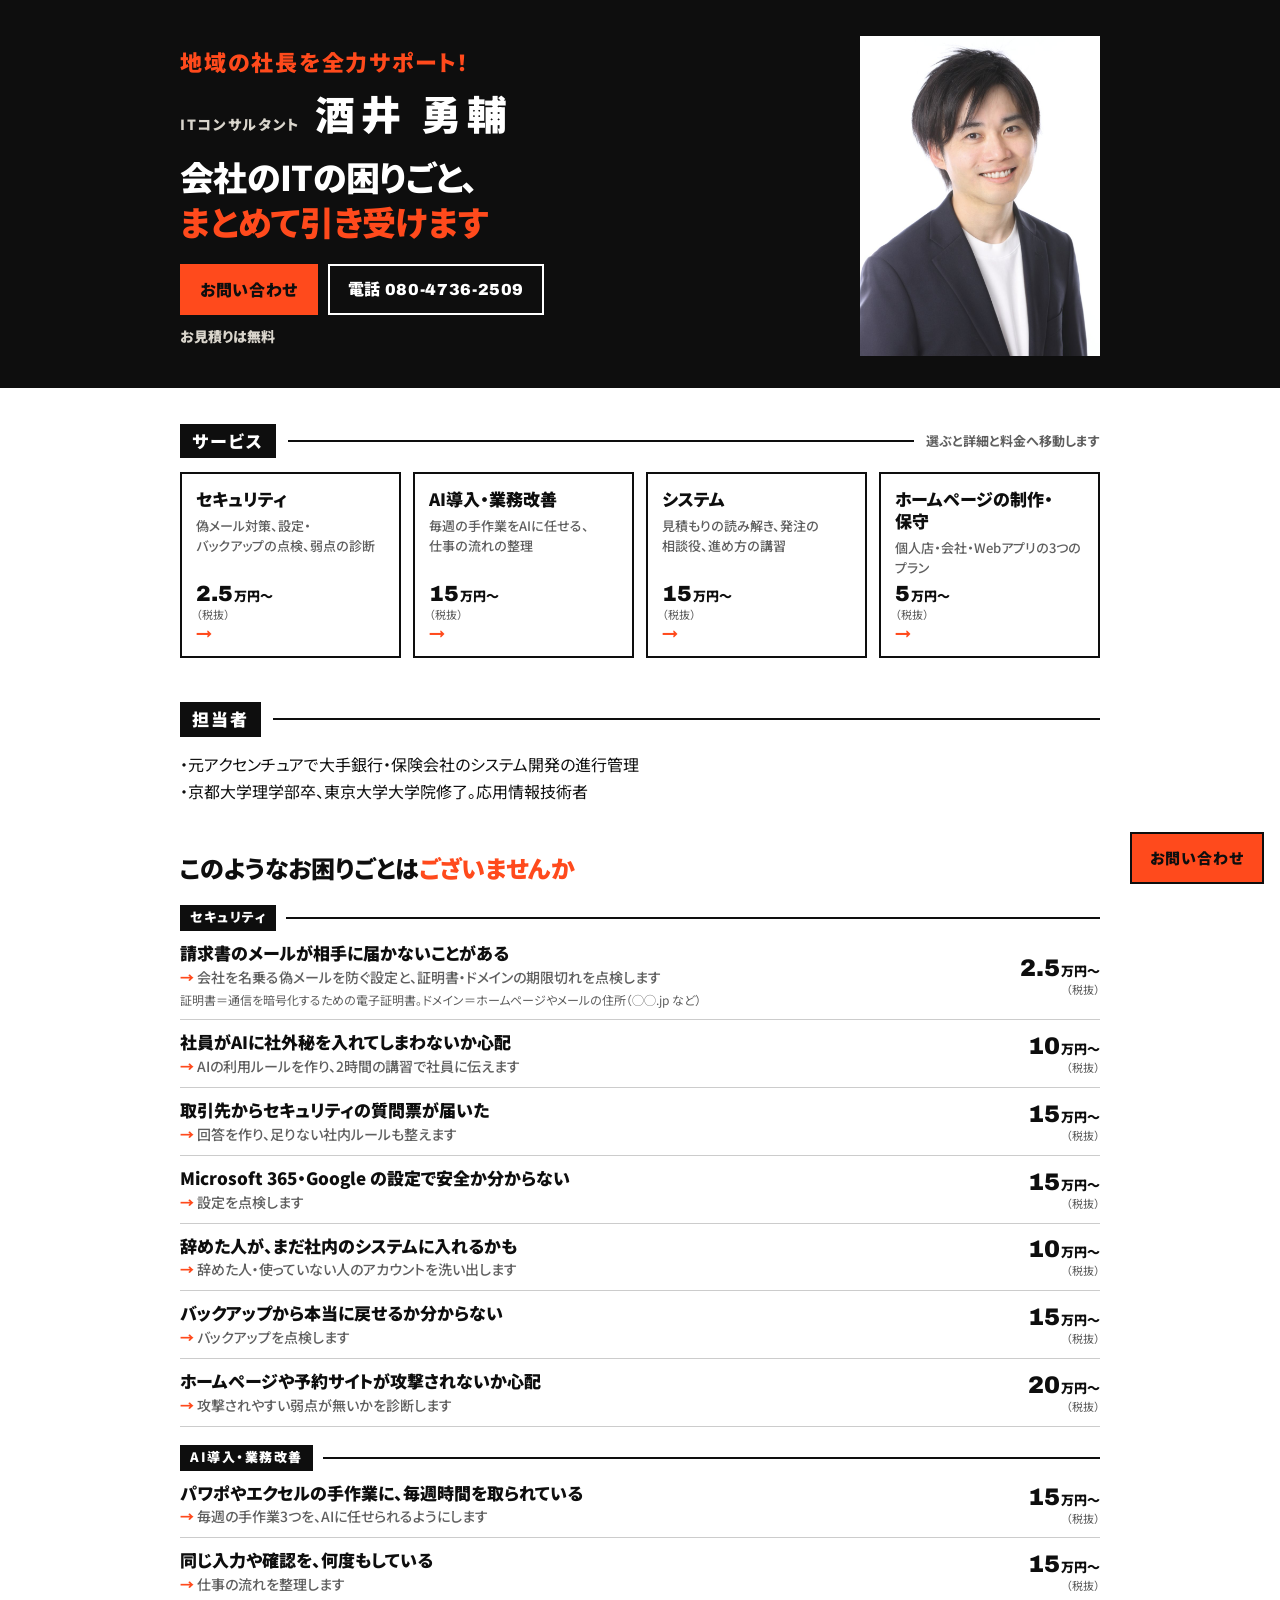
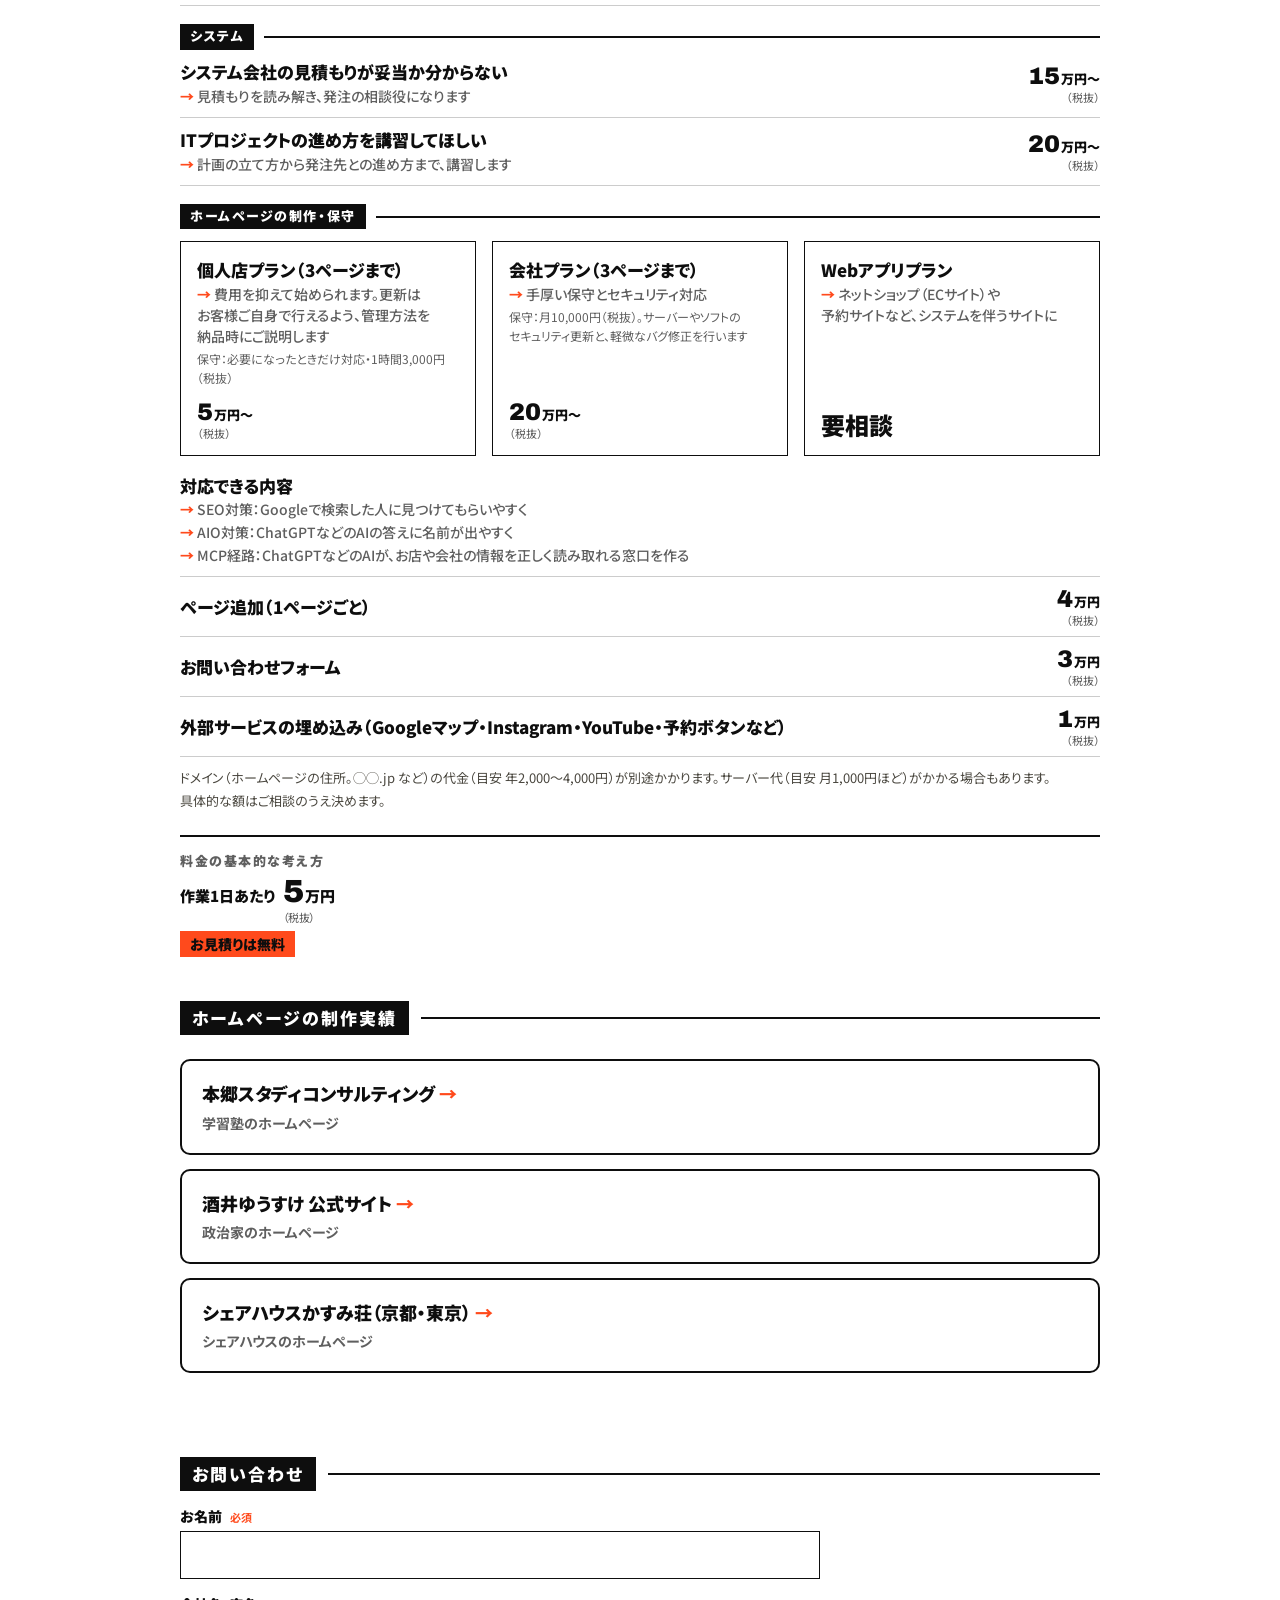
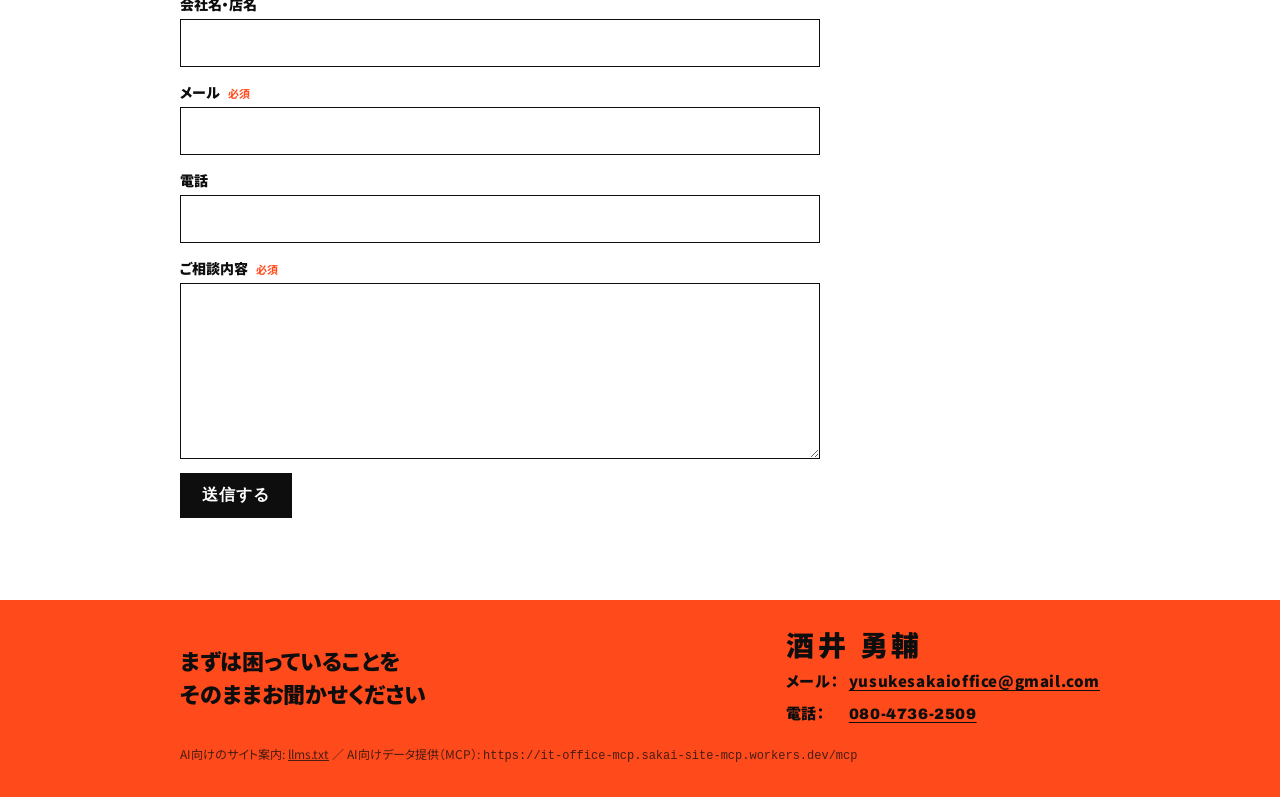
==== commit f962593a: "料金の各金額の下に（税抜）を付け、「料金はすべて税抜きです」の行を削除" ====
--- a/index.html
+++ b/index.html
@@ -66,10 +66,10 @@
     <div class="wrap">
       <div class="sec"><h2>サービス</h2><small>選ぶと詳細と料金へ移動します</small></div>
       <div class="cards">
-        <a class="card" href="#security"><span class="k">セキュリティ</span><span class="d">偽メール対策、設定・バックアップの点検、弱点の診断</span><span class="from num">2.5<small>万円〜</small></span></a>
-        <a class="card" href="#ai"><span class="k">AI導入・業務改善</span><span class="d">毎週の手作業をAIに任せる、仕事の流れの整理</span><span class="from num">15<small>万円〜</small></span></a>
-        <a class="card" href="#system"><span class="k">システム</span><span class="d">見積もりの読み解き、発注の相談役、進め方の講習</span><span class="from num">15<small>万円〜</small></span></a>
-        <a class="card" href="#hp"><span class="k">ホームページの制作・保守</span><span class="d">個人店・会社・Webアプリの3つのプラン</span><span class="from num">5<small>万円〜</small></span></a>
+        <a class="card" href="#security"><span class="k">セキュリティ</span><span class="d">偽メール対策、設定・バックアップの点検、弱点の診断</span><span class="from num">2.5<small>万円〜<span class="tax">（税抜）</span></small></span></a>
+        <a class="card" href="#ai"><span class="k">AI導入・業務改善</span><span class="d">毎週の手作業をAIに任せる、仕事の流れの整理</span><span class="from num">15<small>万円〜<span class="tax">（税抜）</span></small></span></a>
+        <a class="card" href="#system"><span class="k">システム</span><span class="d">見積もりの読み解き、発注の相談役、進め方の講習</span><span class="from num">15<small>万円〜<span class="tax">（税抜）</span></small></span></a>
+        <a class="card" href="#hp"><span class="k">ホームページの制作・保守</span><span class="d">個人店・会社・Webアプリの3つのプラン</span><span class="from num">5<small>万円〜<span class="tax">（税抜）</span></small></span></a>
       </div>
     </div>
   </section>
@@ -89,39 +89,38 @@
       <p class="q"><span>このようなお困りごとは<em>ございませんか</em></span></p>
 
       <div class="grp" id="security"><h3>セキュリティ</h3></div>
-      <div class="row"><div><p class="pain">請求書のメールが相手に届かないことがある</p><p class="do"><b>→</b> 会社を名乗る偽メールを防ぐ設定と、証明書・ドメインの期限切れを点検します</p><p class="nt">証明書＝通信を暗号化するための電子証明書。ドメイン＝ホームページやメールの住所（◯◯.jp など）</p></div><div class="pr num">2.5<small>万円〜</small></div></div>
-      <div class="row"><div><p class="pain">社員がAIに社外秘を入れてしまわないか心配</p><p class="do"><b>→</b> AIの利用ルールを作り、2時間の講習で社員に伝えます</p></div><div class="pr num">10<small>万円〜</small></div></div>
-      <div class="row"><div><p class="pain">取引先からセキュリティの質問票が届いた</p><p class="do"><b>→</b> 回答を作り、足りない社内ルールも整えます</p></div><div class="pr num">15<small>万円〜</small></div></div>
-      <div class="row"><div><p class="pain">Microsoft 365・Google の設定で安全か分からない</p><p class="do"><b>→</b> 設定を点検します</p></div><div class="pr num">15<small>万円〜</small></div></div>
-      <div class="row"><div><p class="pain">辞めた人が、まだ社内のシステムに入れるかも</p><p class="do"><b>→</b> 辞めた人・使っていない人のアカウントを洗い出します</p></div><div class="pr num">10<small>万円〜</small></div></div>
-      <div class="row"><div><p class="pain">バックアップから本当に戻せるか分からない</p><p class="do"><b>→</b> バックアップを点検します</p></div><div class="pr num">15<small>万円〜</small></div></div>
-      <div class="row"><div><p class="pain">ホームページや予約サイトが攻撃されないか心配</p><p class="do"><b>→</b> 攻撃されやすい弱点が無いかを診断します</p></div><div class="pr num">20<small>万円〜</small></div></div>
+      <div class="row"><div><p class="pain">請求書のメールが相手に届かないことがある</p><p class="do"><b>→</b> 会社を名乗る偽メールを防ぐ設定と、証明書・ドメインの期限切れを点検します</p><p class="nt">証明書＝通信を暗号化するための電子証明書。ドメイン＝ホームページやメールの住所（◯◯.jp など）</p></div><div class="pr num">2.5<small>万円〜<span class="tax">（税抜）</span></small></div></div>
+      <div class="row"><div><p class="pain">社員がAIに社外秘を入れてしまわないか心配</p><p class="do"><b>→</b> AIの利用ルールを作り、2時間の講習で社員に伝えます</p></div><div class="pr num">10<small>万円〜<span class="tax">（税抜）</span></small></div></div>
+      <div class="row"><div><p class="pain">取引先からセキュリティの質問票が届いた</p><p class="do"><b>→</b> 回答を作り、足りない社内ルールも整えます</p></div><div class="pr num">15<small>万円〜<span class="tax">（税抜）</span></small></div></div>
+      <div class="row"><div><p class="pain">Microsoft 365・Google の設定で安全か分からない</p><p class="do"><b>→</b> 設定を点検します</p></div><div class="pr num">15<small>万円〜<span class="tax">（税抜）</span></small></div></div>
+      <div class="row"><div><p class="pain">辞めた人が、まだ社内のシステムに入れるかも</p><p class="do"><b>→</b> 辞めた人・使っていない人のアカウントを洗い出します</p></div><div class="pr num">10<small>万円〜<span class="tax">（税抜）</span></small></div></div>
+      <div class="row"><div><p class="pain">バックアップから本当に戻せるか分からない</p><p class="do"><b>→</b> バックアップを点検します</p></div><div class="pr num">15<small>万円〜<span class="tax">（税抜）</span></small></div></div>
+      <div class="row"><div><p class="pain">ホームページや予約サイトが攻撃されないか心配</p><p class="do"><b>→</b> 攻撃されやすい弱点が無いかを診断します</p></div><div class="pr num">20<small>万円〜<span class="tax">（税抜）</span></small></div></div>
 
       <div class="grp" id="ai"><h3>AI導入・業務改善</h3></div>
-      <div class="row"><div><p class="pain">パワポやエクセルの手作業に、毎週時間を取られている</p><p class="do"><b>→</b> 毎週の手作業3つを、AIに任せられるようにします</p></div><div class="pr num">15<small>万円〜</small></div></div>
-      <div class="row"><div><p class="pain">同じ入力や確認を、何度もしている</p><p class="do"><b>→</b> 仕事の流れを整理します</p></div><div class="pr num">15<small>万円〜</small></div></div>
+      <div class="row"><div><p class="pain">パワポやエクセルの手作業に、毎週時間を取られている</p><p class="do"><b>→</b> 毎週の手作業3つを、AIに任せられるようにします</p></div><div class="pr num">15<small>万円〜<span class="tax">（税抜）</span></small></div></div>
+      <div class="row"><div><p class="pain">同じ入力や確認を、何度もしている</p><p class="do"><b>→</b> 仕事の流れを整理します</p></div><div class="pr num">15<small>万円〜<span class="tax">（税抜）</span></small></div></div>
 
       <div class="grp" id="system"><h3>システム</h3></div>
-      <div class="row"><div><p class="pain">システム会社の見積もりが妥当か分からない</p><p class="do"><b>→</b> 見積もりを読み解き、発注の相談役になります</p></div><div class="pr num">15<small>万円〜</small></div></div>
-      <div class="row"><div><p class="pain">ITプロジェクトの進め方を講習してほしい</p><p class="do"><b>→</b> 計画の立て方から発注先との進め方まで、講習します</p></div><div class="pr num">20<small>万円〜</small></div></div>
+      <div class="row"><div><p class="pain">システム会社の見積もりが妥当か分からない</p><p class="do"><b>→</b> 見積もりを読み解き、発注の相談役になります</p></div><div class="pr num">15<small>万円〜<span class="tax">（税抜）</span></small></div></div>
+      <div class="row"><div><p class="pain">ITプロジェクトの進め方を講習してほしい</p><p class="do"><b>→</b> 計画の立て方から発注先との進め方まで、講習します</p></div><div class="pr num">20<small>万円〜<span class="tax">（税抜）</span></small></div></div>
 
       <div class="grp" id="hp"><h3>ホームページの制作・保守</h3></div>
       <div class="plans">
-        <div class="row plan"><div><p class="pain">個人店プラン（3ページまで）</p><p class="do"><b>→</b> 費用を抑えて始められます。更新はお客様ご自身で行えるよう、管理方法を納品時にご説明します</p><p class="nt">保守：必要になったときだけ対応・1時間3,000円</p></div><div class="pr num">5<small>万円〜</small></div></div>
-        <div class="row plan"><div><p class="pain">会社プラン（3ページまで）</p><p class="do"><b>→</b> 手厚い保守とセキュリティ対応</p><p class="nt">保守：月10,000円。サーバーやソフトのセキュリティ更新と、軽微なバグ修正を行います</p></div><div class="pr num">20<small>万円〜</small></div></div>
+        <div class="row plan"><div><p class="pain">個人店プラン（3ページまで）</p><p class="do"><b>→</b> 費用を抑えて始められます。更新はお客様ご自身で行えるよう、管理方法を納品時にご説明します</p><p class="nt">保守：必要になったときだけ対応・1時間3,000円（税抜）</p></div><div class="pr num">5<small>万円〜<span class="tax">（税抜）</span></small></div></div>
+        <div class="row plan"><div><p class="pain">会社プラン（3ページまで）</p><p class="do"><b>→</b> 手厚い保守とセキュリティ対応</p><p class="nt">保守：月10,000円（税抜）。サーバーやソフトのセキュリティ更新と、軽微なバグ修正を行います</p></div><div class="pr num">20<small>万円〜<span class="tax">（税抜）</span></small></div></div>
         <div class="row plan"><div><p class="pain">Webアプリプラン</p><p class="do"><b>→</b> ネットショップ（ECサイト）や予約サイトなど、システムを伴うサイトに</p></div><div class="pr num"><span class="tbd">要相談</span></div></div>
       </div>
       <div class="row"><div><p class="pain">対応できる内容</p><p class="do"><b>→</b> SEO対策：Googleで検索した人に見つけてもらいやすく</p><p class="do"><b>→</b> AIO対策：ChatGPTなどのAIの答えに名前が出やすく</p><p class="do"><b>→</b> MCP経路：ChatGPTなどのAIが、お店や会社の情報を正しく読み取れる窓口を作る</p></div></div>
-      <div class="row"><div><p class="pain">ページ追加（1ページごと）</p></div><div class="pr num">4<small>万円</small></div></div>
-      <div class="row"><div><p class="pain">お問い合わせフォーム</p></div><div class="pr num">3<small>万円</small></div></div>
-      <div class="row"><div><p class="pain">外部サービスの埋め込み（Googleマップ・Instagram・YouTube・予約ボタンなど）</p></div><div class="pr num">1<small>万円</small></div></div>
+      <div class="row"><div><p class="pain">ページ追加（1ページごと）</p></div><div class="pr num">4<small>万円<span class="tax">（税抜）</span></small></div></div>
+      <div class="row"><div><p class="pain">お問い合わせフォーム</p></div><div class="pr num">3<small>万円<span class="tax">（税抜）</span></small></div></div>
+      <div class="row"><div><p class="pain">外部サービスの埋め込み（Googleマップ・Instagram・YouTube・予約ボタンなど）</p></div><div class="pr num">1<small>万円<span class="tax">（税抜）</span></small></div></div>
       <p class="notes">ドメイン（ホームページの住所。◯◯.jp など）の代金（目安 年2,000〜4,000円）が別途かかります。サーバー代（目安 月1,000円ほど）がかかる場合もあります。具体的な額はご相談のうえ決めます。</p>
 
       <div class="rate-box">
         <div class="lab">料金の基本的な考え方</div>
-        <div class="rate">作業1日あたり <b class="num">5<small>万円</small></b></div>
+        <div class="rate">作業1日あたり <b class="num">5<small>万円<span class="tax">（税抜）</span></small></b></div>
         <div class="free">お見積りは無料</div>
-        <div class="lab" style="margin-top:10px">料金はすべて税抜きです</div>
       </div>
 
     </div>
--- a/style.css
+++ b/style.css
@@ -41,6 +41,7 @@
 .do b{color:var(--acc);font-weight:900}
 .pr{font-size:24px;font-weight:900;white-space:nowrap;text-align:right;line-height:1}
 .pr small{font-family:'Noto Sans JP',sans-serif;font-size:13px;font-weight:900;margin-left:1px}
+.tax{display:block;font-size:11px;font-weight:400;margin-top:4px;color:#555}
 .rate-box{margin-top:22px;border-top:2px solid var(--ink);padding-top:14px}
 .lab{font-size:13px;font-weight:900;letter-spacing:.12em;color:var(--sub);margin-bottom:4px}
 .rate{display:flex;align-items:baseline;gap:8px;font-size:15px;font-weight:900}
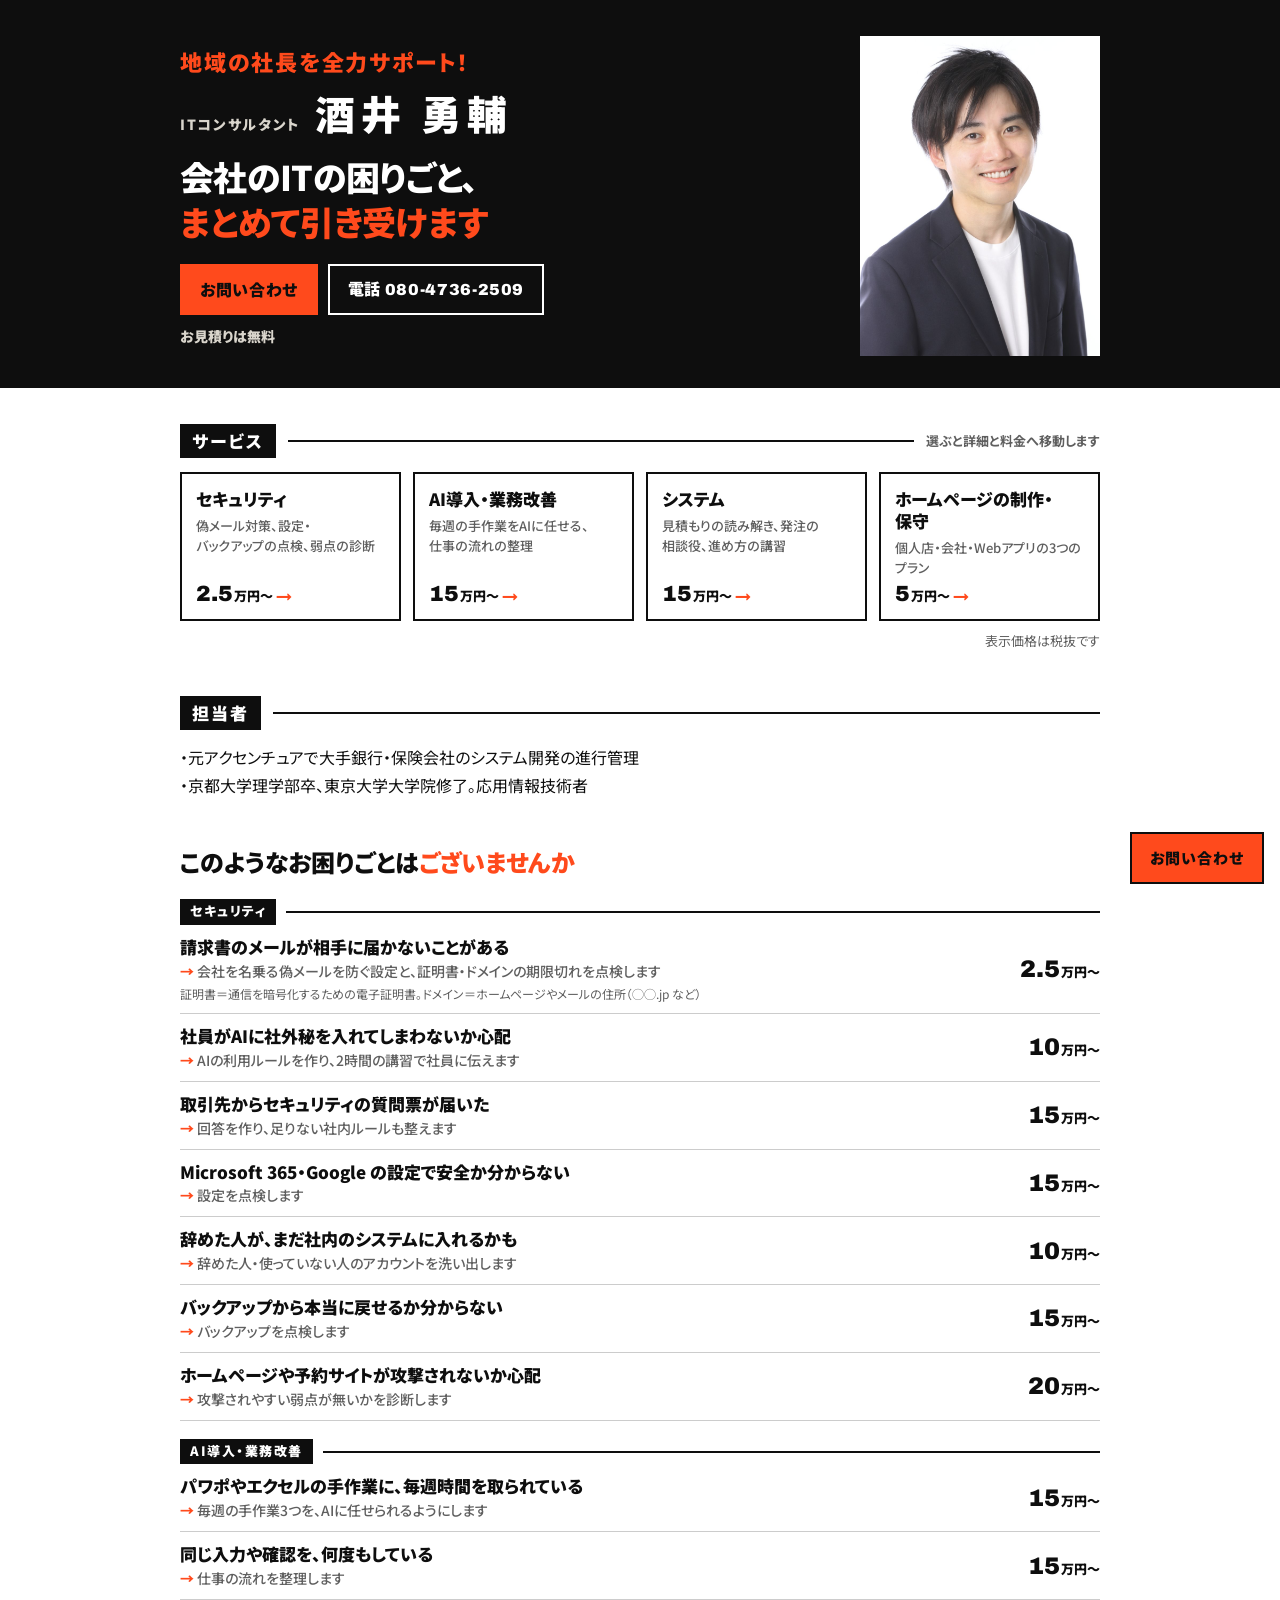
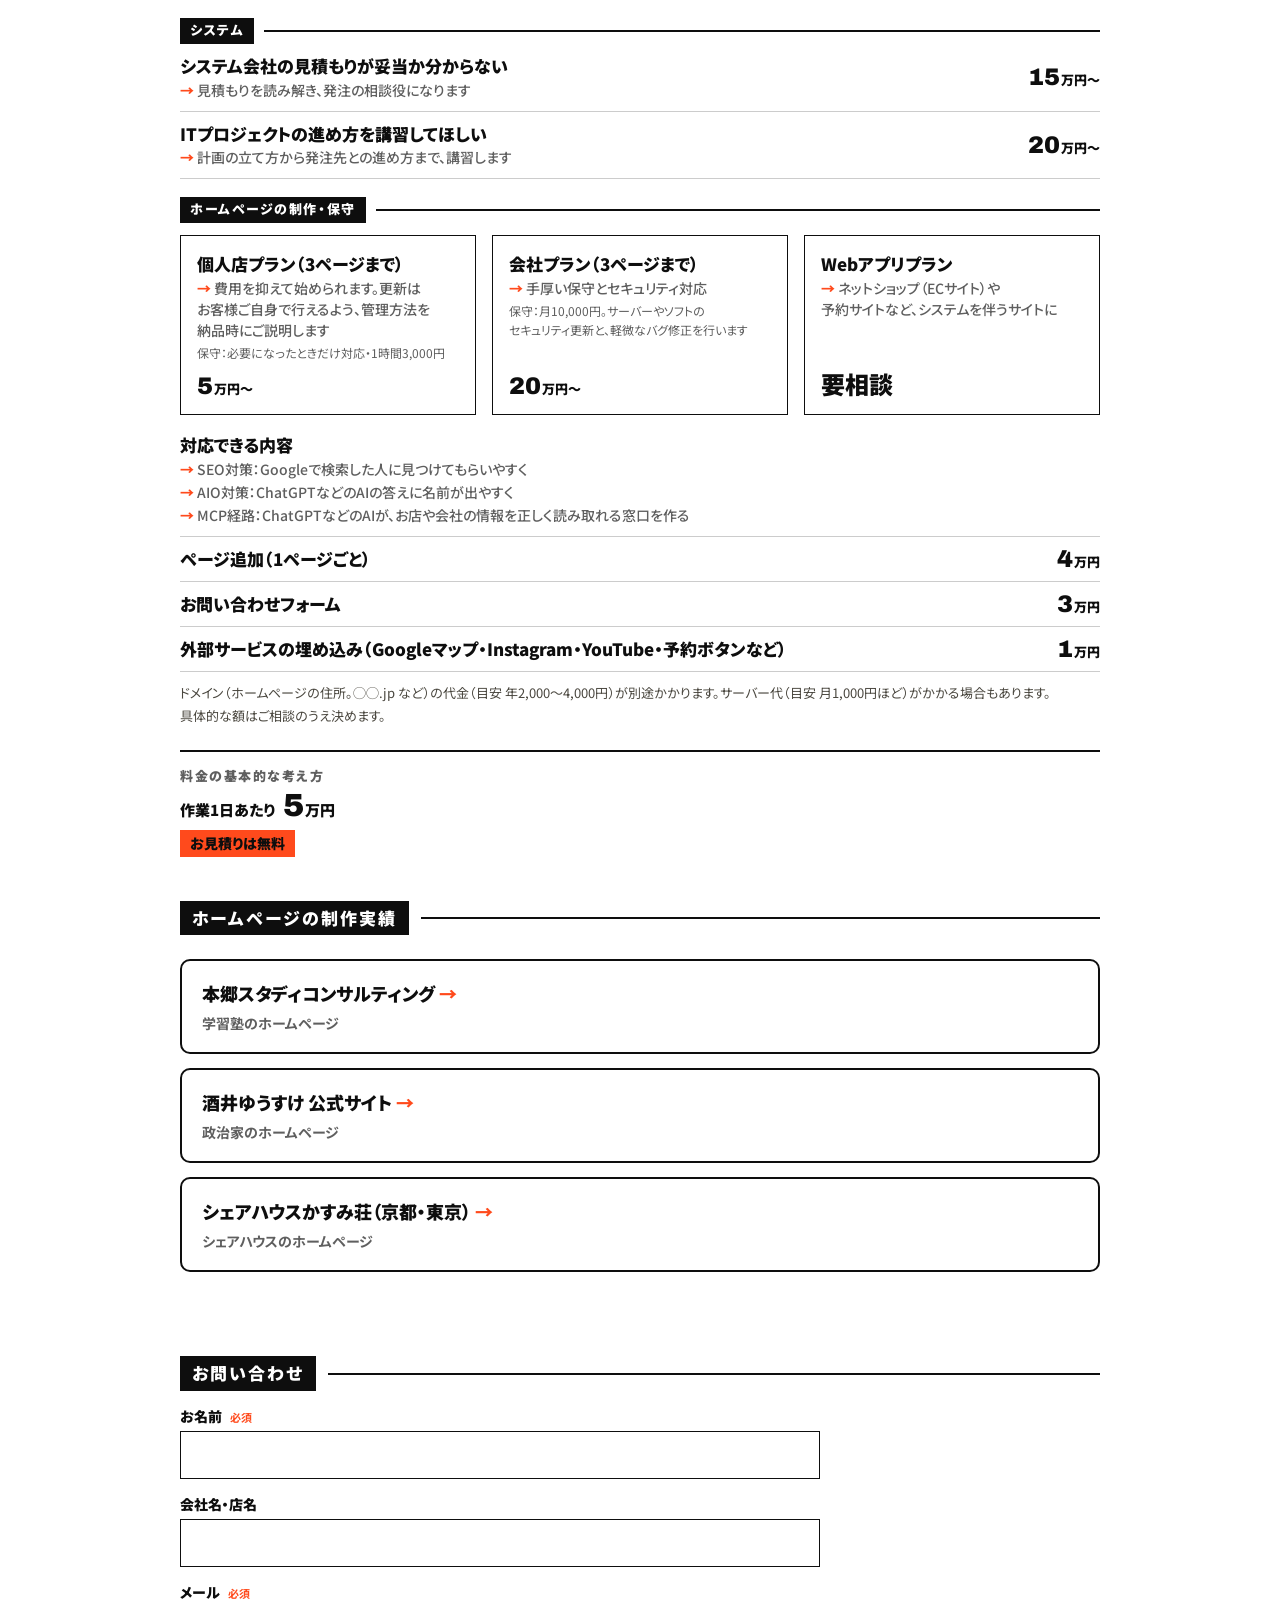
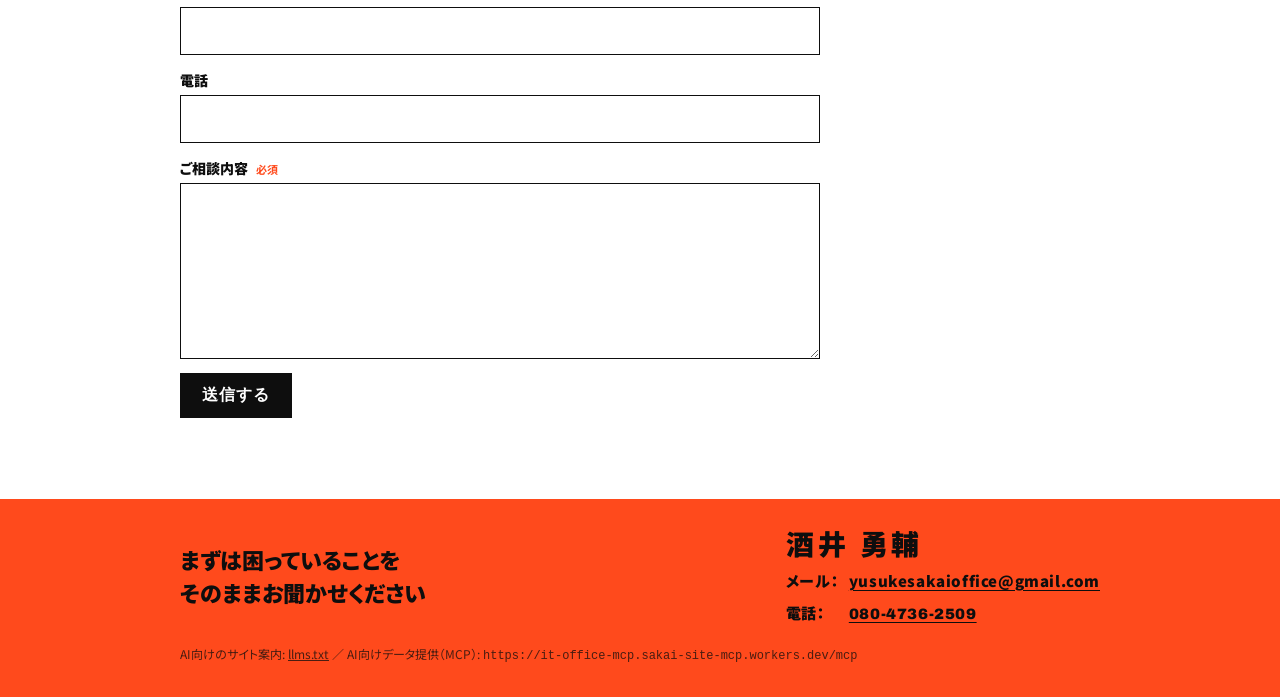
==== commit f4422d66: "税抜の表示を各金額から外し、サービスのカードの下に「表示価格は税抜です」を1か所だけ置いた（11/27 酒井さん「全部だとくどい」） Co-Authored-By: Claude Opus 5.5 <" ====
--- a/index.html
+++ b/index.html
@@ -66,11 +66,12 @@
     <div class="wrap">
       <div class="sec"><h2>サービス</h2><small>選ぶと詳細と料金へ移動します</small></div>
       <div class="cards">
-        <a class="card" href="#security"><span class="k">セキュリティ</span><span class="d">偽メール対策、設定・バックアップの点検、弱点の診断</span><span class="from num">2.5<small>万円〜<span class="tax">（税抜）</span></small></span></a>
-        <a class="card" href="#ai"><span class="k">AI導入・業務改善</span><span class="d">毎週の手作業をAIに任せる、仕事の流れの整理</span><span class="from num">15<small>万円〜<span class="tax">（税抜）</span></small></span></a>
-        <a class="card" href="#system"><span class="k">システム</span><span class="d">見積もりの読み解き、発注の相談役、進め方の講習</span><span class="from num">15<small>万円〜<span class="tax">（税抜）</span></small></span></a>
-        <a class="card" href="#hp"><span class="k">ホームページの制作・保守</span><span class="d">個人店・会社・Webアプリの3つのプラン</span><span class="from num">5<small>万円〜<span class="tax">（税抜）</span></small></span></a>
+        <a class="card" href="#security"><span class="k">セキュリティ</span><span class="d">偽メール対策、設定・バックアップの点検、弱点の診断</span><span class="from num">2.5<small>万円〜</small></span></a>
+        <a class="card" href="#ai"><span class="k">AI導入・業務改善</span><span class="d">毎週の手作業をAIに任せる、仕事の流れの整理</span><span class="from num">15<small>万円〜</small></span></a>
+        <a class="card" href="#system"><span class="k">システム</span><span class="d">見積もりの読み解き、発注の相談役、進め方の講習</span><span class="from num">15<small>万円〜</small></span></a>
+        <a class="card" href="#hp"><span class="k">ホームページの制作・保守</span><span class="d">個人店・会社・Webアプリの3つのプラン</span><span class="from num">5<small>万円〜</small></span></a>
       </div>
+      <p class="taxnote">表示価格は税抜です</p>
     </div>
   </section>
 
@@ -89,37 +90,37 @@
       <p class="q"><span>このようなお困りごとは<em>ございませんか</em></span></p>
 
       <div class="grp" id="security"><h3>セキュリティ</h3></div>
-      <div class="row"><div><p class="pain">請求書のメールが相手に届かないことがある</p><p class="do"><b>→</b> 会社を名乗る偽メールを防ぐ設定と、証明書・ドメインの期限切れを点検します</p><p class="nt">証明書＝通信を暗号化するための電子証明書。ドメイン＝ホームページやメールの住所（◯◯.jp など）</p></div><div class="pr num">2.5<small>万円〜<span class="tax">（税抜）</span></small></div></div>
-      <div class="row"><div><p class="pain">社員がAIに社外秘を入れてしまわないか心配</p><p class="do"><b>→</b> AIの利用ルールを作り、2時間の講習で社員に伝えます</p></div><div class="pr num">10<small>万円〜<span class="tax">（税抜）</span></small></div></div>
-      <div class="row"><div><p class="pain">取引先からセキュリティの質問票が届いた</p><p class="do"><b>→</b> 回答を作り、足りない社内ルールも整えます</p></div><div class="pr num">15<small>万円〜<span class="tax">（税抜）</span></small></div></div>
-      <div class="row"><div><p class="pain">Microsoft 365・Google の設定で安全か分からない</p><p class="do"><b>→</b> 設定を点検します</p></div><div class="pr num">15<small>万円〜<span class="tax">（税抜）</span></small></div></div>
-      <div class="row"><div><p class="pain">辞めた人が、まだ社内のシステムに入れるかも</p><p class="do"><b>→</b> 辞めた人・使っていない人のアカウントを洗い出します</p></div><div class="pr num">10<small>万円〜<span class="tax">（税抜）</span></small></div></div>
-      <div class="row"><div><p class="pain">バックアップから本当に戻せるか分からない</p><p class="do"><b>→</b> バックアップを点検します</p></div><div class="pr num">15<small>万円〜<span class="tax">（税抜）</span></small></div></div>
-      <div class="row"><div><p class="pain">ホームページや予約サイトが攻撃されないか心配</p><p class="do"><b>→</b> 攻撃されやすい弱点が無いかを診断します</p></div><div class="pr num">20<small>万円〜<span class="tax">（税抜）</span></small></div></div>
+      <div class="row"><div><p class="pain">請求書のメールが相手に届かないことがある</p><p class="do"><b>→</b> 会社を名乗る偽メールを防ぐ設定と、証明書・ドメインの期限切れを点検します</p><p class="nt">証明書＝通信を暗号化するための電子証明書。ドメイン＝ホームページやメールの住所（◯◯.jp など）</p></div><div class="pr num">2.5<small>万円〜</small></div></div>
+      <div class="row"><div><p class="pain">社員がAIに社外秘を入れてしまわないか心配</p><p class="do"><b>→</b> AIの利用ルールを作り、2時間の講習で社員に伝えます</p></div><div class="pr num">10<small>万円〜</small></div></div>
+      <div class="row"><div><p class="pain">取引先からセキュリティの質問票が届いた</p><p class="do"><b>→</b> 回答を作り、足りない社内ルールも整えます</p></div><div class="pr num">15<small>万円〜</small></div></div>
+      <div class="row"><div><p class="pain">Microsoft 365・Google の設定で安全か分からない</p><p class="do"><b>→</b> 設定を点検します</p></div><div class="pr num">15<small>万円〜</small></div></div>
+      <div class="row"><div><p class="pain">辞めた人が、まだ社内のシステムに入れるかも</p><p class="do"><b>→</b> 辞めた人・使っていない人のアカウントを洗い出します</p></div><div class="pr num">10<small>万円〜</small></div></div>
+      <div class="row"><div><p class="pain">バックアップから本当に戻せるか分からない</p><p class="do"><b>→</b> バックアップを点検します</p></div><div class="pr num">15<small>万円〜</small></div></div>
+      <div class="row"><div><p class="pain">ホームページや予約サイトが攻撃されないか心配</p><p class="do"><b>→</b> 攻撃されやすい弱点が無いかを診断します</p></div><div class="pr num">20<small>万円〜</small></div></div>
 
       <div class="grp" id="ai"><h3>AI導入・業務改善</h3></div>
-      <div class="row"><div><p class="pain">パワポやエクセルの手作業に、毎週時間を取られている</p><p class="do"><b>→</b> 毎週の手作業3つを、AIに任せられるようにします</p></div><div class="pr num">15<small>万円〜<span class="tax">（税抜）</span></small></div></div>
-      <div class="row"><div><p class="pain">同じ入力や確認を、何度もしている</p><p class="do"><b>→</b> 仕事の流れを整理します</p></div><div class="pr num">15<small>万円〜<span class="tax">（税抜）</span></small></div></div>
+      <div class="row"><div><p class="pain">パワポやエクセルの手作業に、毎週時間を取られている</p><p class="do"><b>→</b> 毎週の手作業3つを、AIに任せられるようにします</p></div><div class="pr num">15<small>万円〜</small></div></div>
+      <div class="row"><div><p class="pain">同じ入力や確認を、何度もしている</p><p class="do"><b>→</b> 仕事の流れを整理します</p></div><div class="pr num">15<small>万円〜</small></div></div>
 
       <div class="grp" id="system"><h3>システム</h3></div>
-      <div class="row"><div><p class="pain">システム会社の見積もりが妥当か分からない</p><p class="do"><b>→</b> 見積もりを読み解き、発注の相談役になります</p></div><div class="pr num">15<small>万円〜<span class="tax">（税抜）</span></small></div></div>
-      <div class="row"><div><p class="pain">ITプロジェクトの進め方を講習してほしい</p><p class="do"><b>→</b> 計画の立て方から発注先との進め方まで、講習します</p></div><div class="pr num">20<small>万円〜<span class="tax">（税抜）</span></small></div></div>
+      <div class="row"><div><p class="pain">システム会社の見積もりが妥当か分からない</p><p class="do"><b>→</b> 見積もりを読み解き、発注の相談役になります</p></div><div class="pr num">15<small>万円〜</small></div></div>
+      <div class="row"><div><p class="pain">ITプロジェクトの進め方を講習してほしい</p><p class="do"><b>→</b> 計画の立て方から発注先との進め方まで、講習します</p></div><div class="pr num">20<small>万円〜</small></div></div>
 
       <div class="grp" id="hp"><h3>ホームページの制作・保守</h3></div>
       <div class="plans">
-        <div class="row plan"><div><p class="pain">個人店プラン（3ページまで）</p><p class="do"><b>→</b> 費用を抑えて始められます。更新はお客様ご自身で行えるよう、管理方法を納品時にご説明します</p><p class="nt">保守：必要になったときだけ対応・1時間3,000円（税抜）</p></div><div class="pr num">5<small>万円〜<span class="tax">（税抜）</span></small></div></div>
-        <div class="row plan"><div><p class="pain">会社プラン（3ページまで）</p><p class="do"><b>→</b> 手厚い保守とセキュリティ対応</p><p class="nt">保守：月10,000円（税抜）。サーバーやソフトのセキュリティ更新と、軽微なバグ修正を行います</p></div><div class="pr num">20<small>万円〜<span class="tax">（税抜）</span></small></div></div>
+        <div class="row plan"><div><p class="pain">個人店プラン（3ページまで）</p><p class="do"><b>→</b> 費用を抑えて始められます。更新はお客様ご自身で行えるよう、管理方法を納品時にご説明します</p><p class="nt">保守：必要になったときだけ対応・1時間3,000円</p></div><div class="pr num">5<small>万円〜</small></div></div>
+        <div class="row plan"><div><p class="pain">会社プラン（3ページまで）</p><p class="do"><b>→</b> 手厚い保守とセキュリティ対応</p><p class="nt">保守：月10,000円。サーバーやソフトのセキュリティ更新と、軽微なバグ修正を行います</p></div><div class="pr num">20<small>万円〜</small></div></div>
         <div class="row plan"><div><p class="pain">Webアプリプラン</p><p class="do"><b>→</b> ネットショップ（ECサイト）や予約サイトなど、システムを伴うサイトに</p></div><div class="pr num"><span class="tbd">要相談</span></div></div>
       </div>
       <div class="row"><div><p class="pain">対応できる内容</p><p class="do"><b>→</b> SEO対策：Googleで検索した人に見つけてもらいやすく</p><p class="do"><b>→</b> AIO対策：ChatGPTなどのAIの答えに名前が出やすく</p><p class="do"><b>→</b> MCP経路：ChatGPTなどのAIが、お店や会社の情報を正しく読み取れる窓口を作る</p></div></div>
-      <div class="row"><div><p class="pain">ページ追加（1ページごと）</p></div><div class="pr num">4<small>万円<span class="tax">（税抜）</span></small></div></div>
-      <div class="row"><div><p class="pain">お問い合わせフォーム</p></div><div class="pr num">3<small>万円<span class="tax">（税抜）</span></small></div></div>
-      <div class="row"><div><p class="pain">外部サービスの埋め込み（Googleマップ・Instagram・YouTube・予約ボタンなど）</p></div><div class="pr num">1<small>万円<span class="tax">（税抜）</span></small></div></div>
+      <div class="row"><div><p class="pain">ページ追加（1ページごと）</p></div><div class="pr num">4<small>万円</small></div></div>
+      <div class="row"><div><p class="pain">お問い合わせフォーム</p></div><div class="pr num">3<small>万円</small></div></div>
+      <div class="row"><div><p class="pain">外部サービスの埋め込み（Googleマップ・Instagram・YouTube・予約ボタンなど）</p></div><div class="pr num">1<small>万円</small></div></div>
       <p class="notes">ドメイン（ホームページの住所。◯◯.jp など）の代金（目安 年2,000〜4,000円）が別途かかります。サーバー代（目安 月1,000円ほど）がかかる場合もあります。具体的な額はご相談のうえ決めます。</p>
 
       <div class="rate-box">
         <div class="lab">料金の基本的な考え方</div>
-        <div class="rate">作業1日あたり <b class="num">5<small>万円<span class="tax">（税抜）</span></small></b></div>
+        <div class="rate">作業1日あたり <b class="num">5<small>万円</small></b></div>
         <div class="free">お見積りは無料</div>
       </div>
 
--- a/style.css
+++ b/style.css
@@ -182,3 +182,4 @@
   .cta{grid-column:1/-1}
 }
 .wl .t::after{content:" →";color:var(--acc)}
+.taxnote{margin-top:10px;font-size:13px;color:var(--sub);text-align:right}
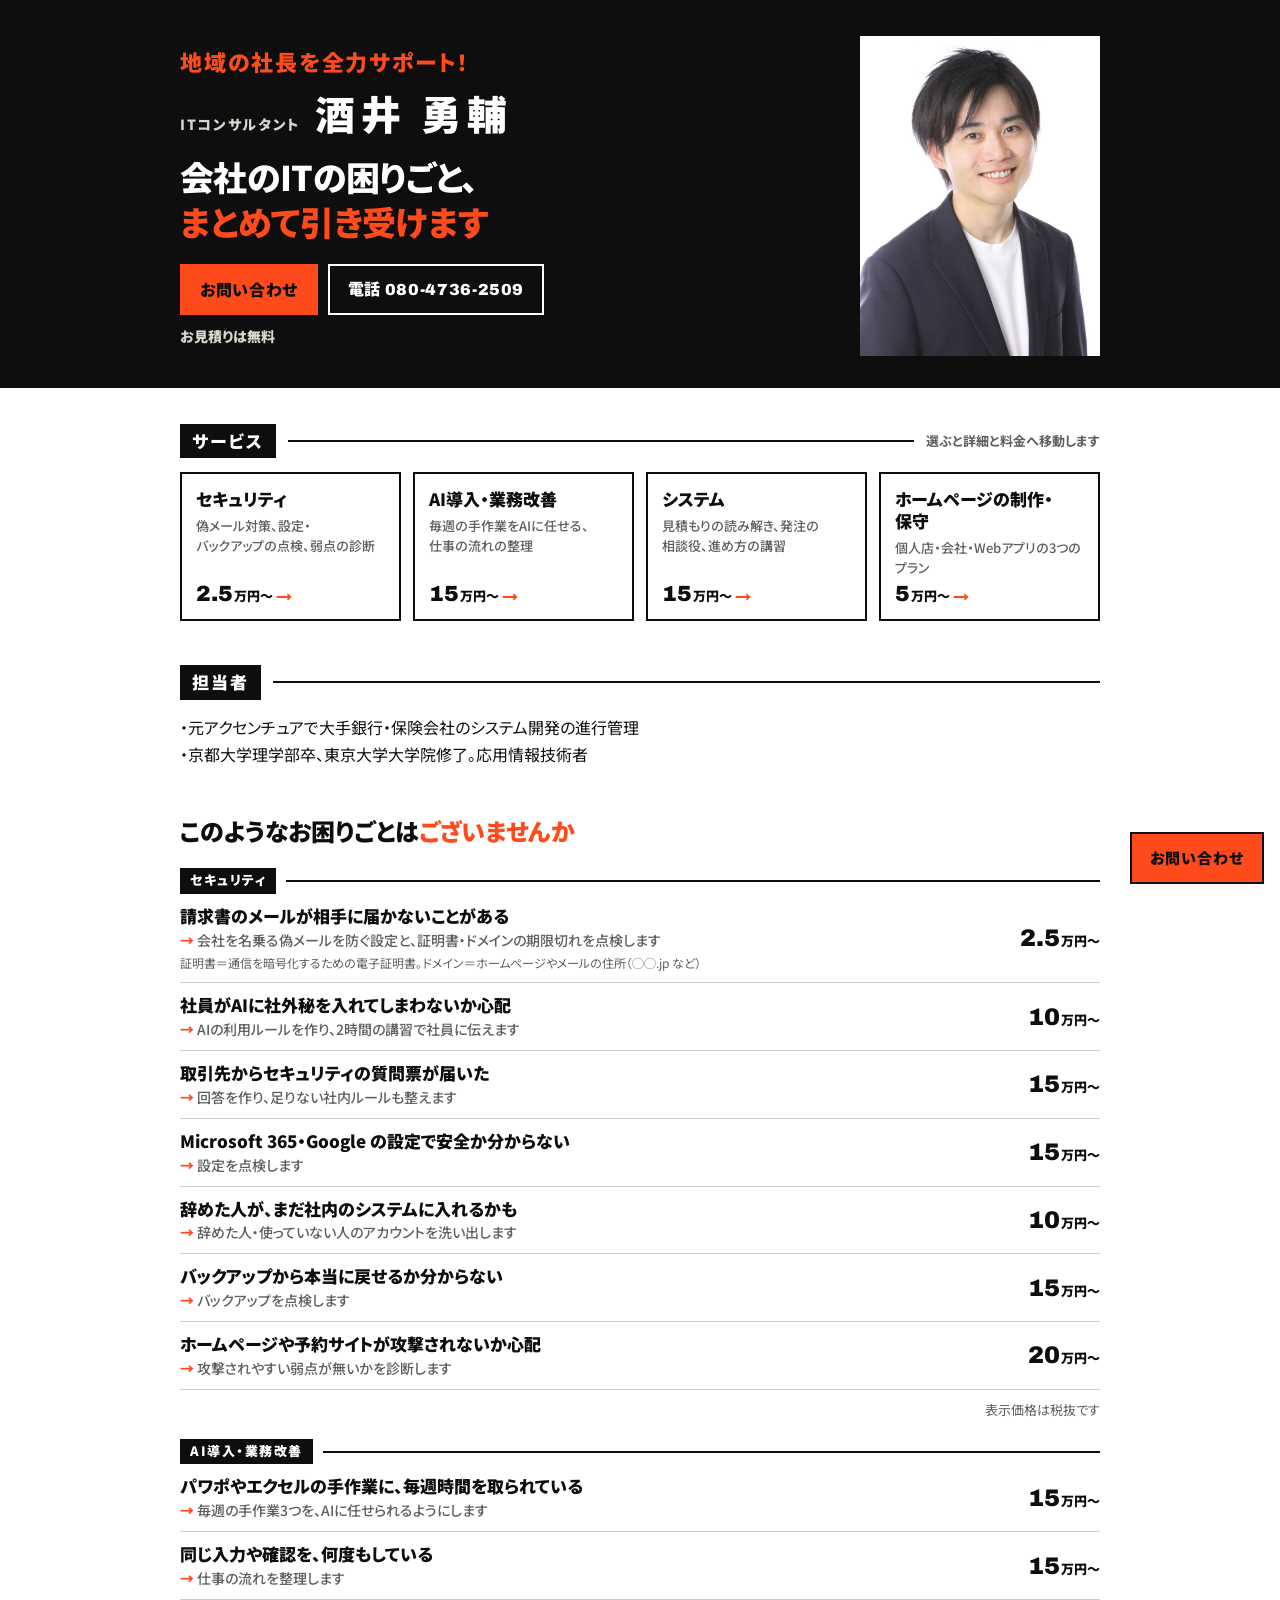
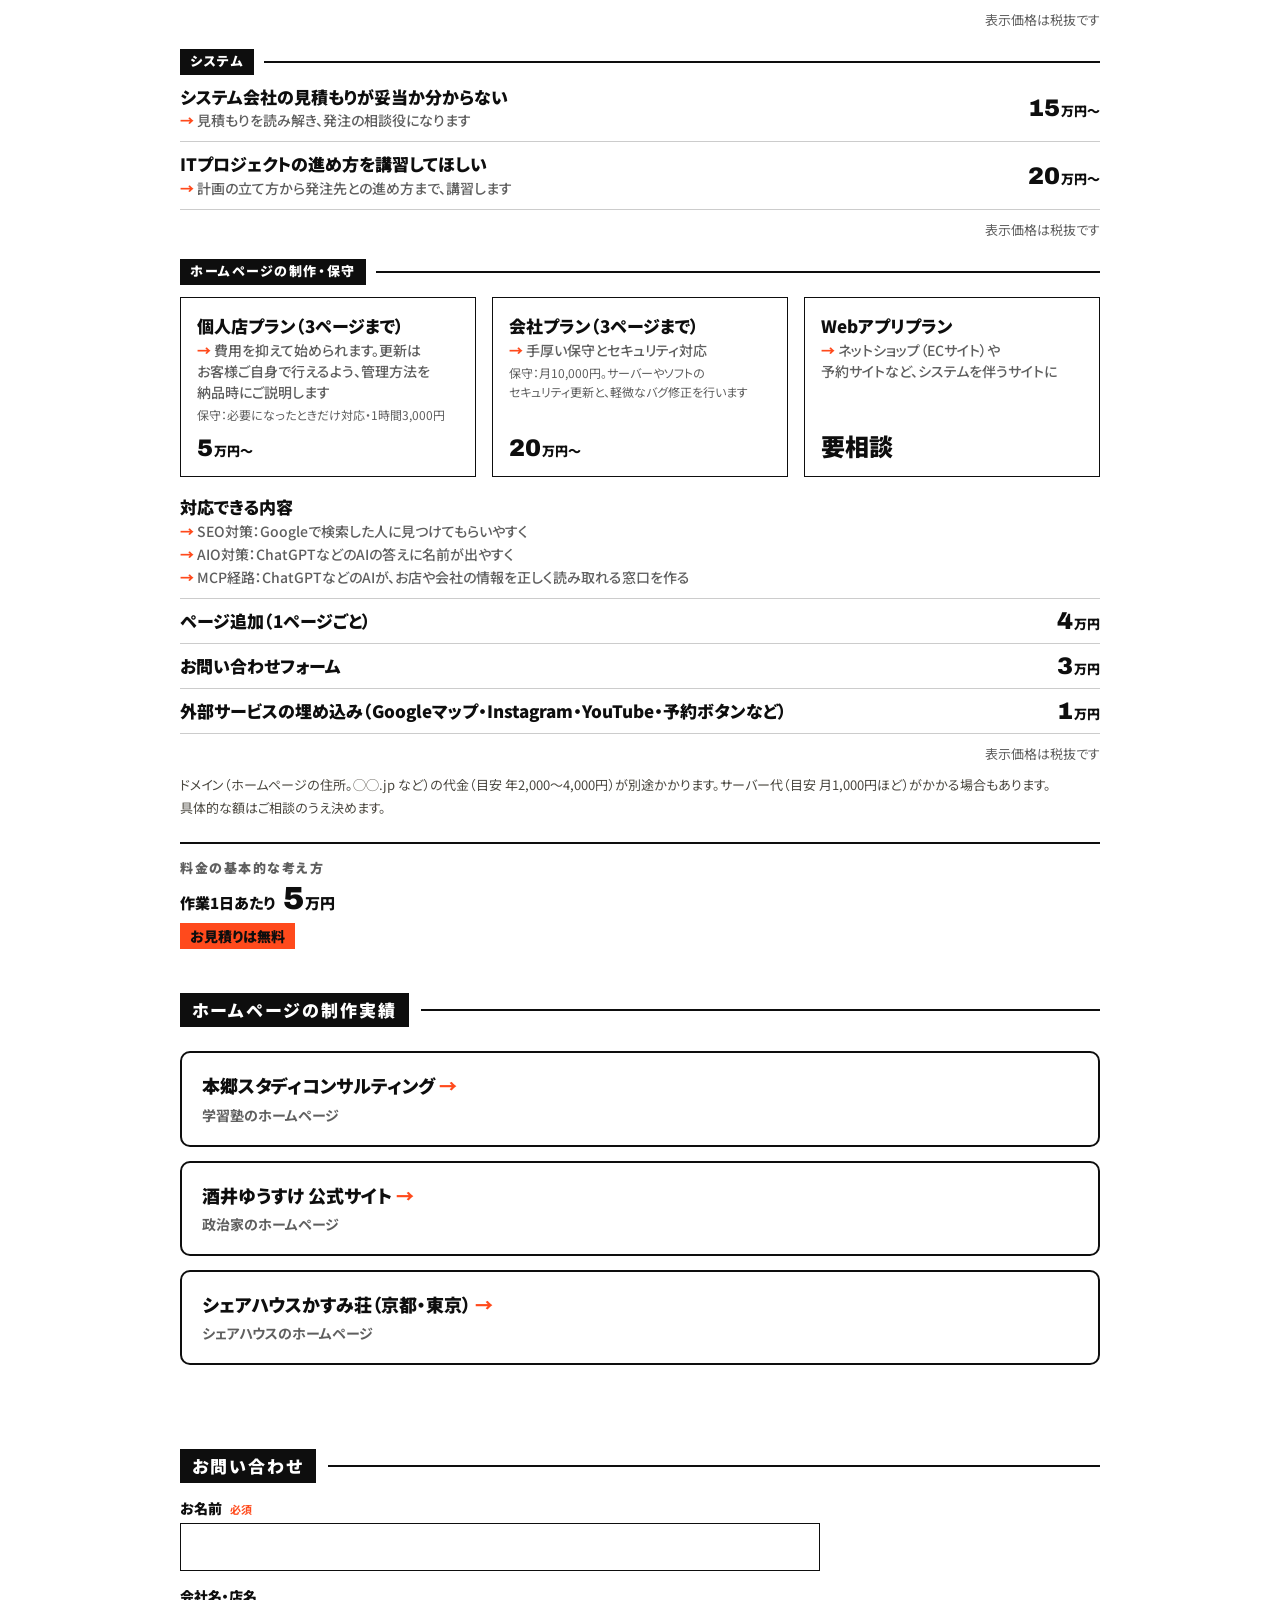
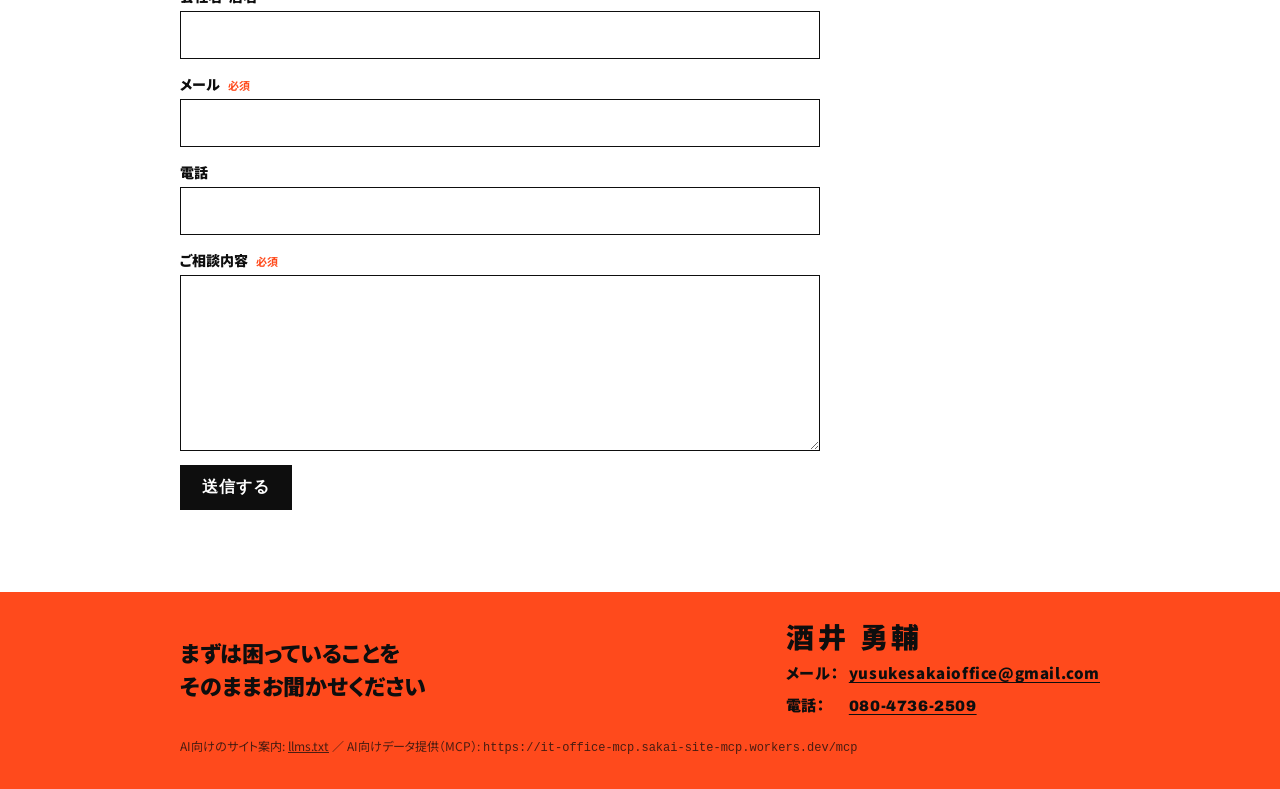
==== commit d57bbf4f: "「表示価格は税抜です」をサービスのカード下の1か所から、お困りごとの4つの表（セキュリティ・AI導入・システム・ホームページ）の下に1つずつに移した（11/27 酒井さん「各表に1個必要」） Co-A" ====
--- a/index.html
+++ b/index.html
@@ -71,7 +71,6 @@
         <a class="card" href="#system"><span class="k">システム</span><span class="d">見積もりの読み解き、発注の相談役、進め方の講習</span><span class="from num">15<small>万円〜</small></span></a>
         <a class="card" href="#hp"><span class="k">ホームページの制作・保守</span><span class="d">個人店・会社・Webアプリの3つのプラン</span><span class="from num">5<small>万円〜</small></span></a>
       </div>
-      <p class="taxnote">表示価格は税抜です</p>
     </div>
   </section>
 
@@ -97,14 +96,17 @@
       <div class="row"><div><p class="pain">辞めた人が、まだ社内のシステムに入れるかも</p><p class="do"><b>→</b> 辞めた人・使っていない人のアカウントを洗い出します</p></div><div class="pr num">10<small>万円〜</small></div></div>
       <div class="row"><div><p class="pain">バックアップから本当に戻せるか分からない</p><p class="do"><b>→</b> バックアップを点検します</p></div><div class="pr num">15<small>万円〜</small></div></div>
       <div class="row"><div><p class="pain">ホームページや予約サイトが攻撃されないか心配</p><p class="do"><b>→</b> 攻撃されやすい弱点が無いかを診断します</p></div><div class="pr num">20<small>万円〜</small></div></div>
+      <p class="taxnote">表示価格は税抜です</p>
 
       <div class="grp" id="ai"><h3>AI導入・業務改善</h3></div>
       <div class="row"><div><p class="pain">パワポやエクセルの手作業に、毎週時間を取られている</p><p class="do"><b>→</b> 毎週の手作業3つを、AIに任せられるようにします</p></div><div class="pr num">15<small>万円〜</small></div></div>
       <div class="row"><div><p class="pain">同じ入力や確認を、何度もしている</p><p class="do"><b>→</b> 仕事の流れを整理します</p></div><div class="pr num">15<small>万円〜</small></div></div>
+      <p class="taxnote">表示価格は税抜です</p>
 
       <div class="grp" id="system"><h3>システム</h3></div>
       <div class="row"><div><p class="pain">システム会社の見積もりが妥当か分からない</p><p class="do"><b>→</b> 見積もりを読み解き、発注の相談役になります</p></div><div class="pr num">15<small>万円〜</small></div></div>
       <div class="row"><div><p class="pain">ITプロジェクトの進め方を講習してほしい</p><p class="do"><b>→</b> 計画の立て方から発注先との進め方まで、講習します</p></div><div class="pr num">20<small>万円〜</small></div></div>
+      <p class="taxnote">表示価格は税抜です</p>
 
       <div class="grp" id="hp"><h3>ホームページの制作・保守</h3></div>
       <div class="plans">
@@ -116,6 +118,7 @@
       <div class="row"><div><p class="pain">ページ追加（1ページごと）</p></div><div class="pr num">4<small>万円</small></div></div>
       <div class="row"><div><p class="pain">お問い合わせフォーム</p></div><div class="pr num">3<small>万円</small></div></div>
       <div class="row"><div><p class="pain">外部サービスの埋め込み（Googleマップ・Instagram・YouTube・予約ボタンなど）</p></div><div class="pr num">1<small>万円</small></div></div>
+      <p class="taxnote">表示価格は税抜です</p>
       <p class="notes">ドメイン（ホームページの住所。◯◯.jp など）の代金（目安 年2,000〜4,000円）が別途かかります。サーバー代（目安 月1,000円ほど）がかかる場合もあります。具体的な額はご相談のうえ決めます。</p>
 
       <div class="rate-box">
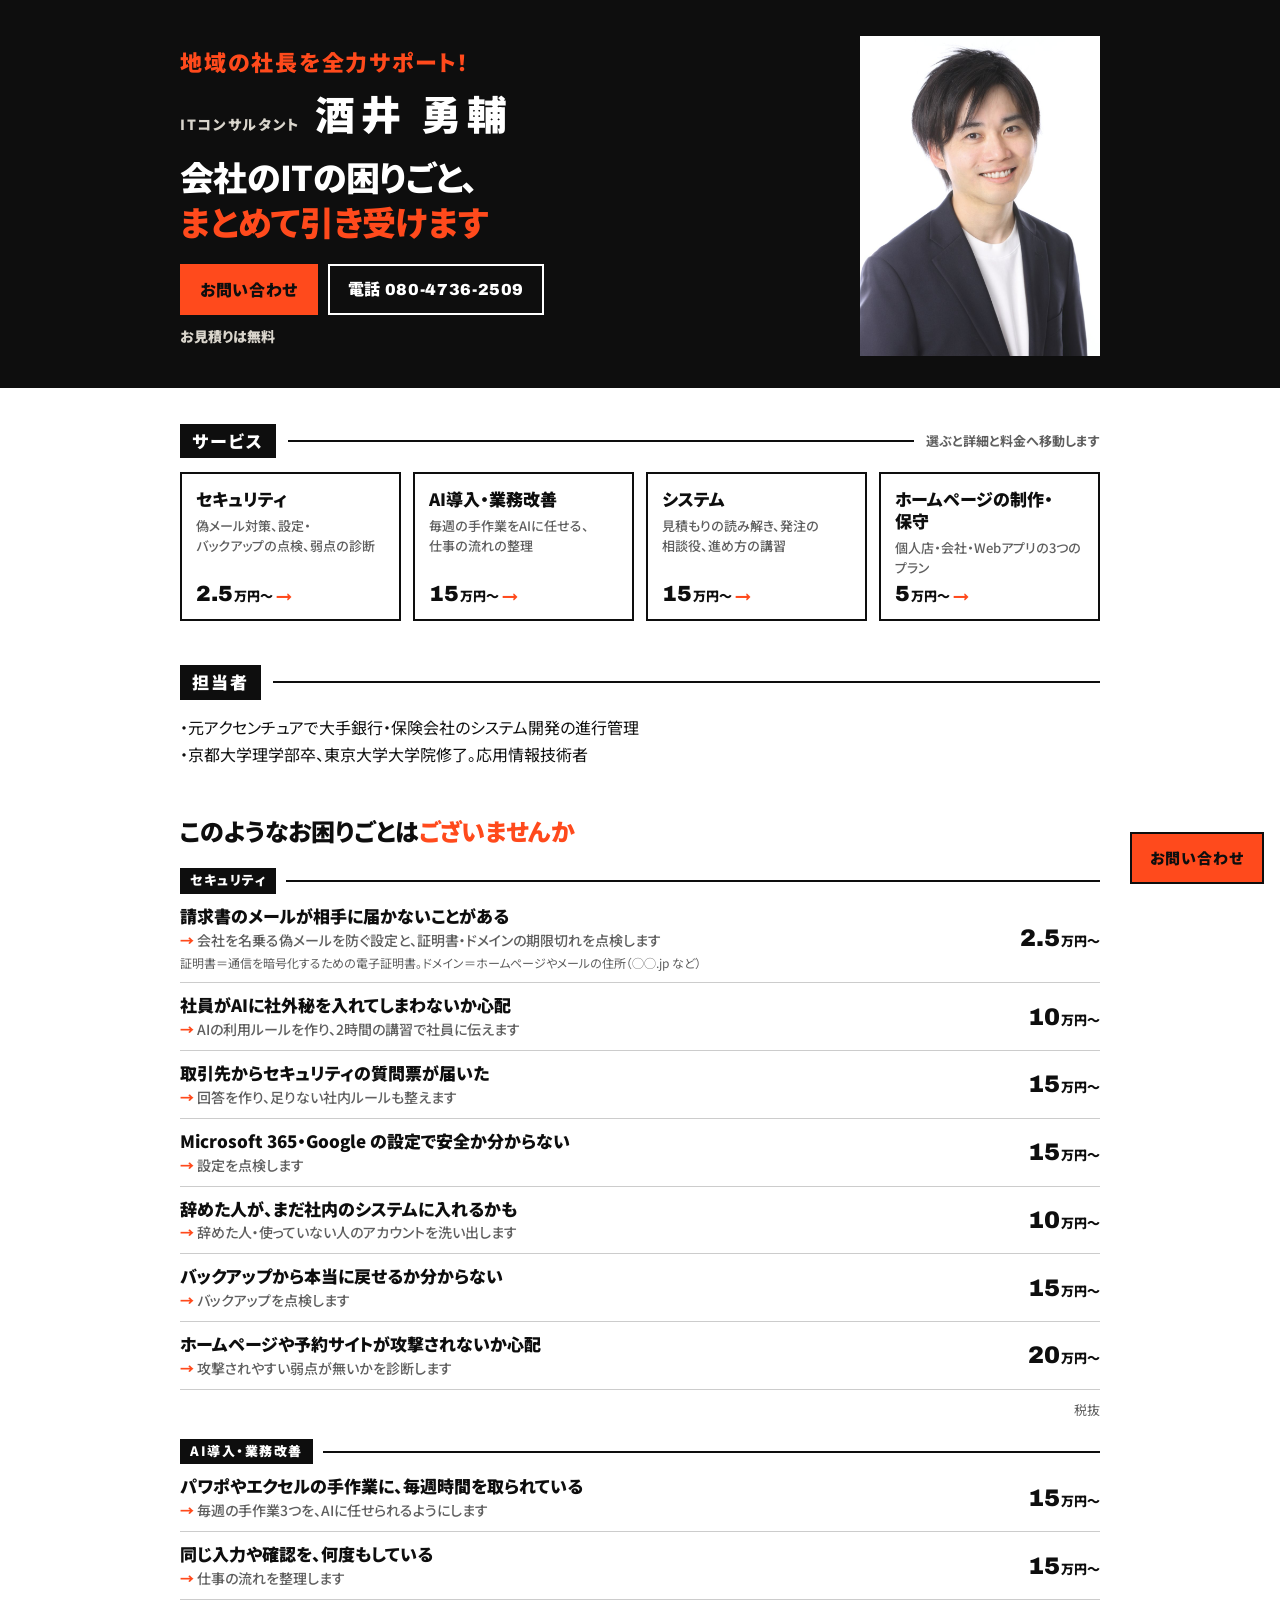
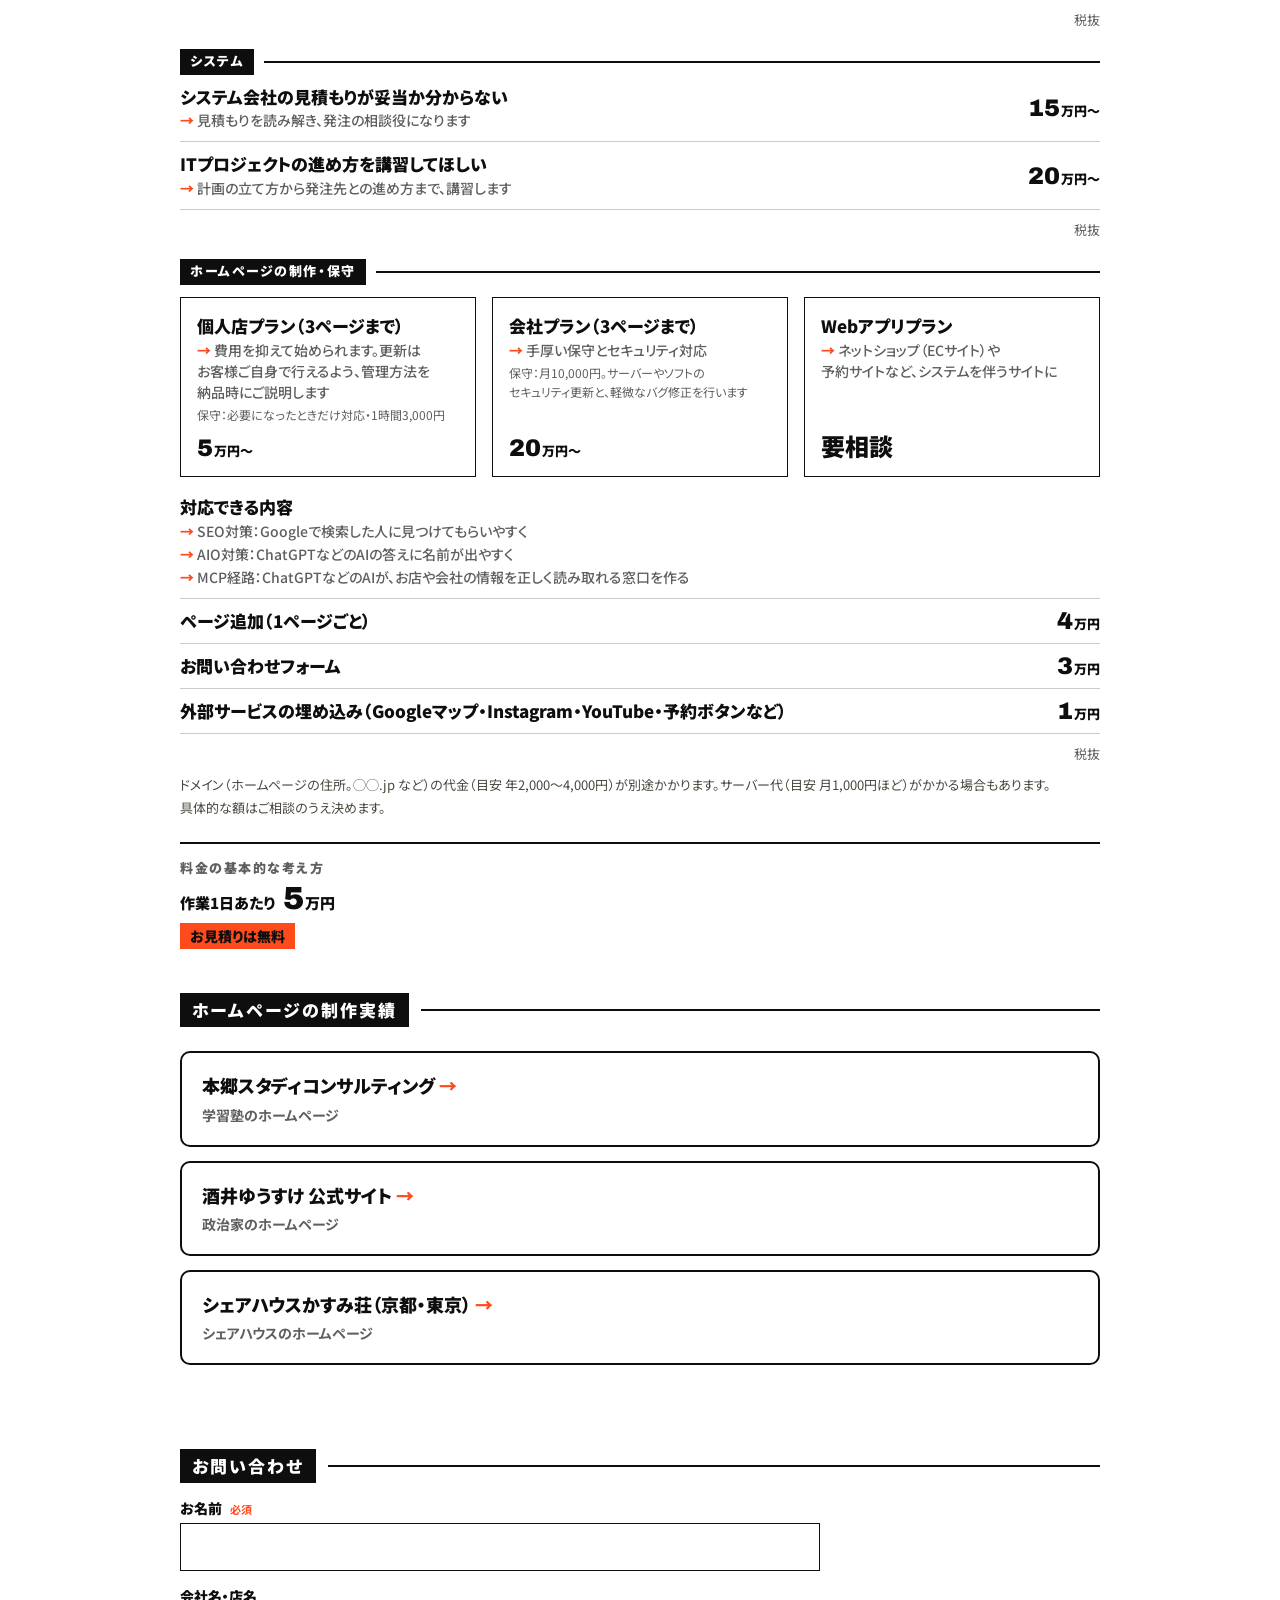
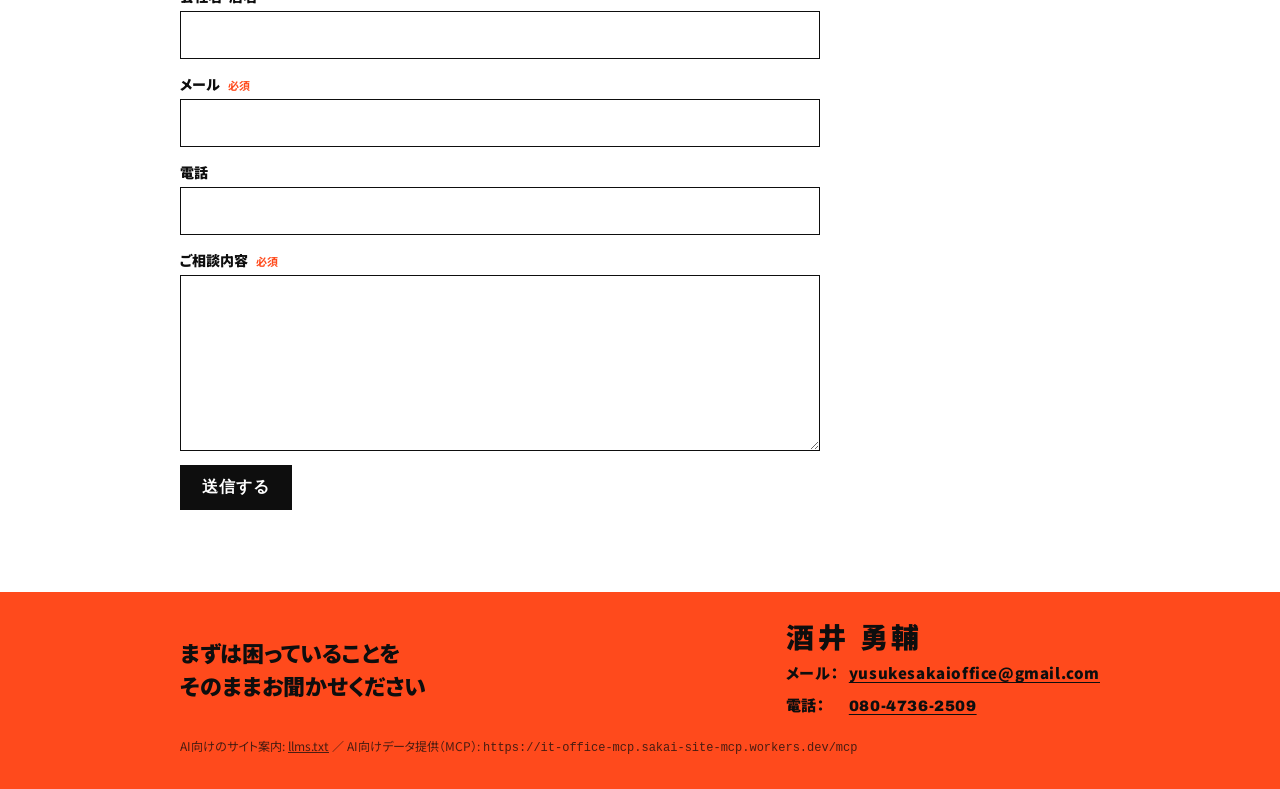
==== commit 54076310: "ITコンサルHP（#154）の各表の下の注記を「表示価格は税抜です」から「税抜」に縮めた（11/27 酒井さん指示） Co-Authored-By: Claude Opus 5.5 <noreply@" ====
--- a/index.html
+++ b/index.html
@@ -96,17 +96,17 @@
       <div class="row"><div><p class="pain">辞めた人が、まだ社内のシステムに入れるかも</p><p class="do"><b>→</b> 辞めた人・使っていない人のアカウントを洗い出します</p></div><div class="pr num">10<small>万円〜</small></div></div>
       <div class="row"><div><p class="pain">バックアップから本当に戻せるか分からない</p><p class="do"><b>→</b> バックアップを点検します</p></div><div class="pr num">15<small>万円〜</small></div></div>
       <div class="row"><div><p class="pain">ホームページや予約サイトが攻撃されないか心配</p><p class="do"><b>→</b> 攻撃されやすい弱点が無いかを診断します</p></div><div class="pr num">20<small>万円〜</small></div></div>
-      <p class="taxnote">表示価格は税抜です</p>
+      <p class="taxnote">税抜</p>
 
       <div class="grp" id="ai"><h3>AI導入・業務改善</h3></div>
       <div class="row"><div><p class="pain">パワポやエクセルの手作業に、毎週時間を取られている</p><p class="do"><b>→</b> 毎週の手作業3つを、AIに任せられるようにします</p></div><div class="pr num">15<small>万円〜</small></div></div>
       <div class="row"><div><p class="pain">同じ入力や確認を、何度もしている</p><p class="do"><b>→</b> 仕事の流れを整理します</p></div><div class="pr num">15<small>万円〜</small></div></div>
-      <p class="taxnote">表示価格は税抜です</p>
+      <p class="taxnote">税抜</p>
 
       <div class="grp" id="system"><h3>システム</h3></div>
       <div class="row"><div><p class="pain">システム会社の見積もりが妥当か分からない</p><p class="do"><b>→</b> 見積もりを読み解き、発注の相談役になります</p></div><div class="pr num">15<small>万円〜</small></div></div>
       <div class="row"><div><p class="pain">ITプロジェクトの進め方を講習してほしい</p><p class="do"><b>→</b> 計画の立て方から発注先との進め方まで、講習します</p></div><div class="pr num">20<small>万円〜</small></div></div>
-      <p class="taxnote">表示価格は税抜です</p>
+      <p class="taxnote">税抜</p>
 
       <div class="grp" id="hp"><h3>ホームページの制作・保守</h3></div>
       <div class="plans">
@@ -118,7 +118,7 @@
       <div class="row"><div><p class="pain">ページ追加（1ページごと）</p></div><div class="pr num">4<small>万円</small></div></div>
       <div class="row"><div><p class="pain">お問い合わせフォーム</p></div><div class="pr num">3<small>万円</small></div></div>
       <div class="row"><div><p class="pain">外部サービスの埋め込み（Googleマップ・Instagram・YouTube・予約ボタンなど）</p></div><div class="pr num">1<small>万円</small></div></div>
-      <p class="taxnote">表示価格は税抜です</p>
+      <p class="taxnote">税抜</p>
       <p class="notes">ドメイン（ホームページの住所。◯◯.jp など）の代金（目安 年2,000〜4,000円）が別途かかります。サーバー代（目安 月1,000円ほど）がかかる場合もあります。具体的な額はご相談のうえ決めます。</p>
 
       <div class="rate-box">
